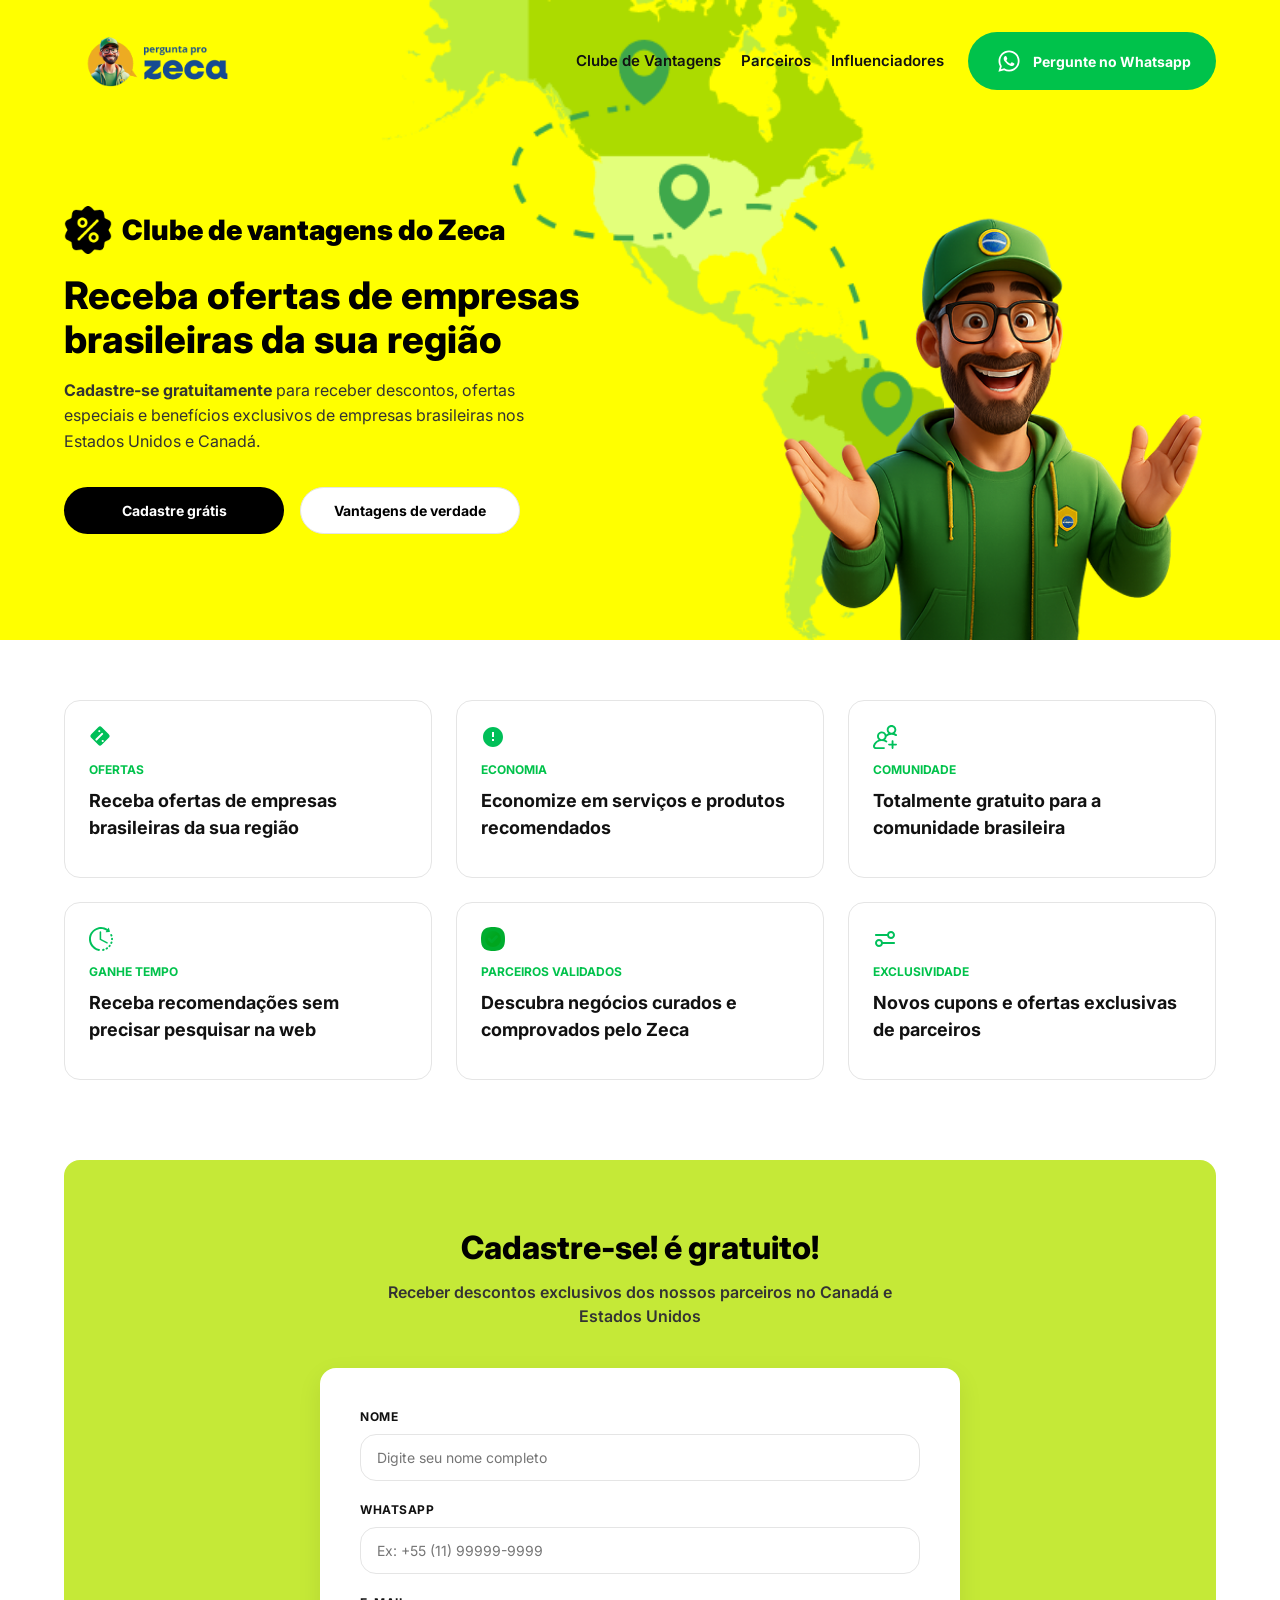
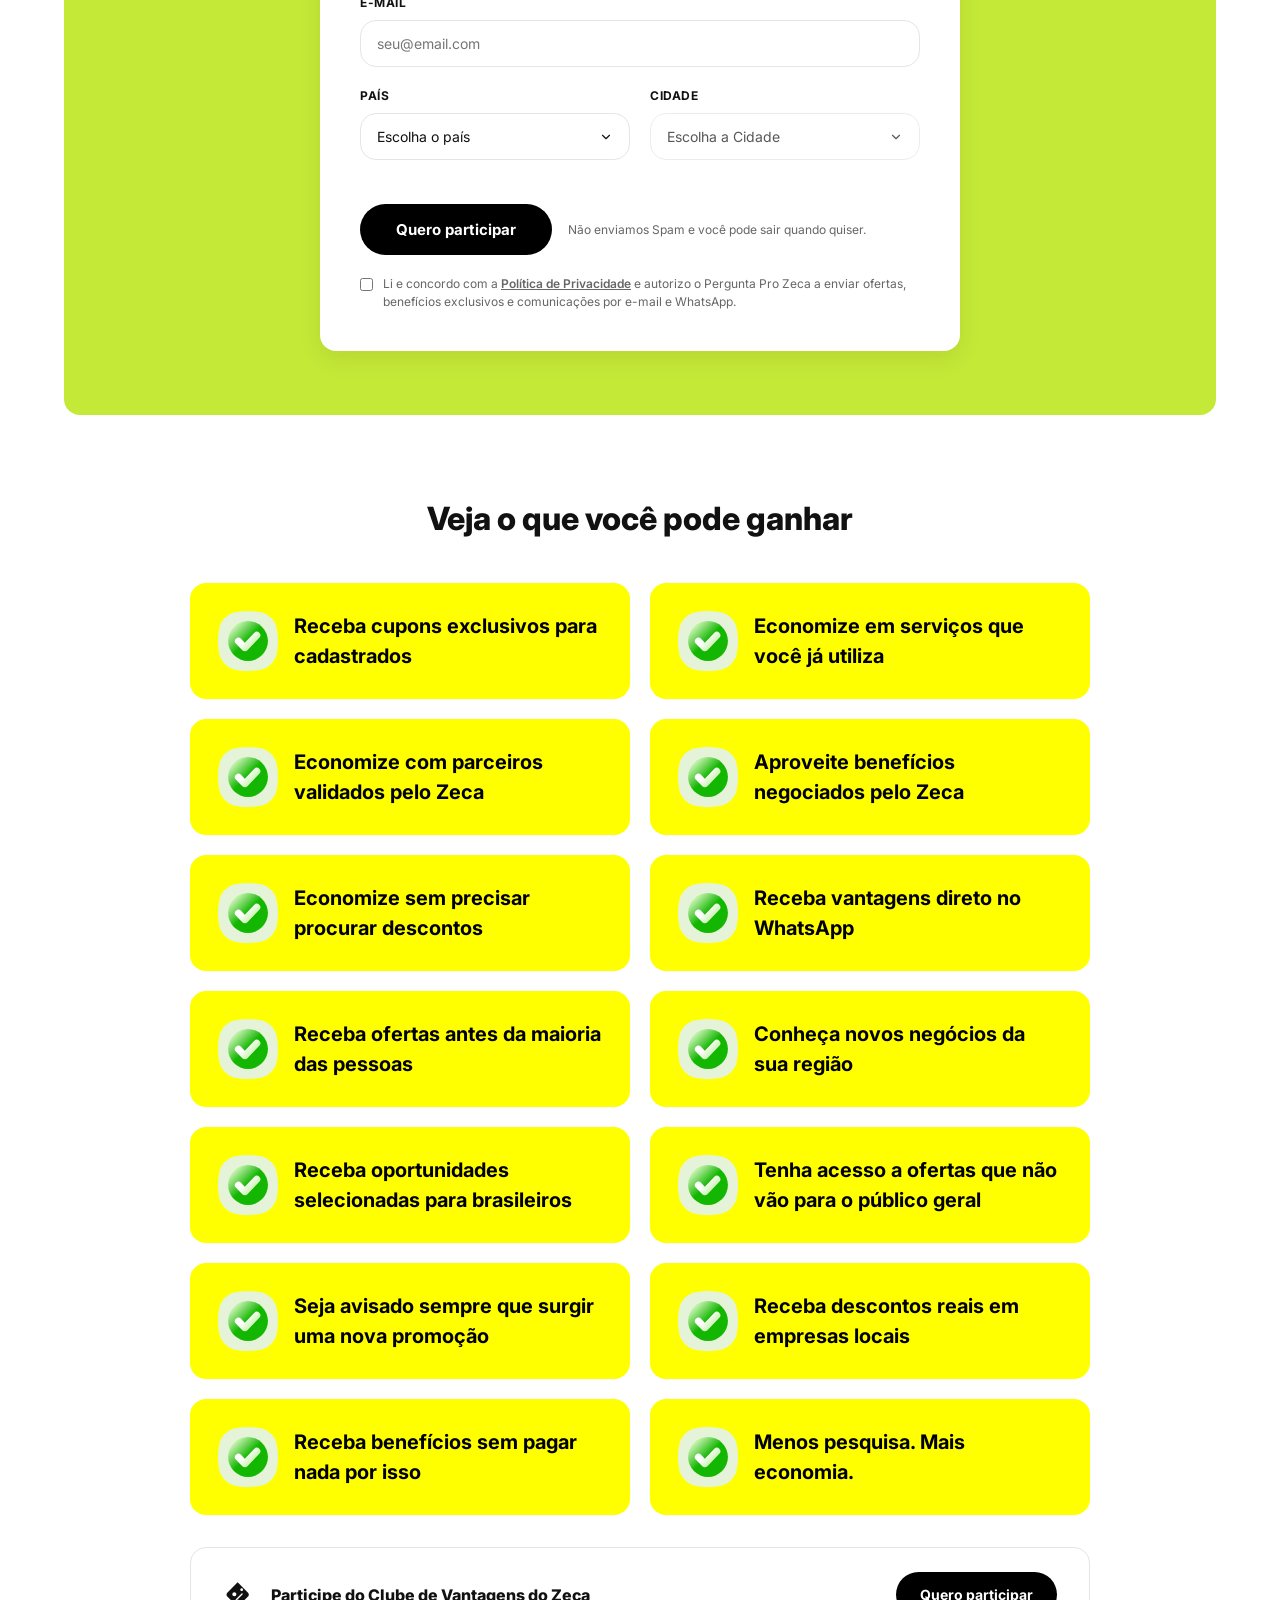
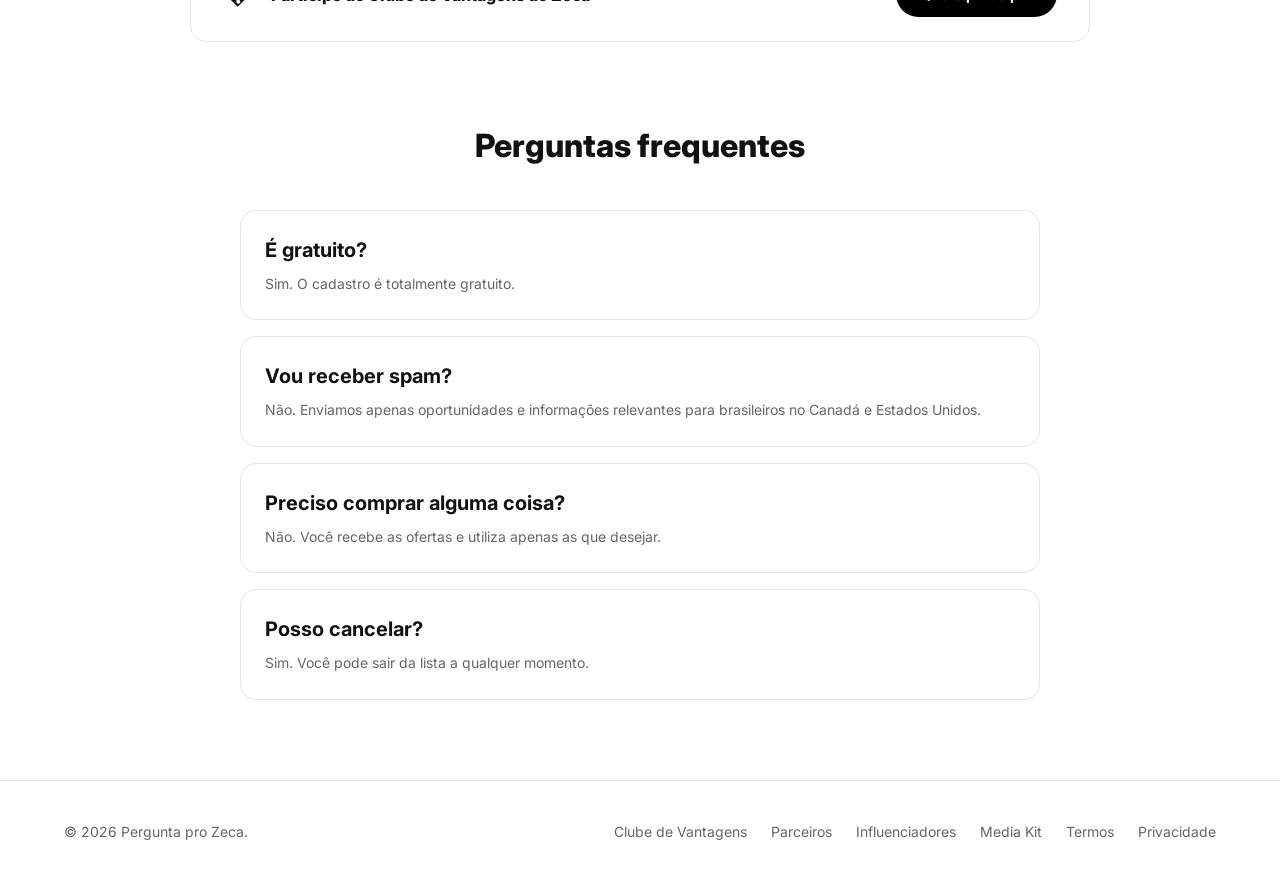
==== clube-landing.html @ 93ab0d33 "Commit inicial - MVP Pergunta pro Zeca" ====
<!DOCTYPE html>
<html lang="pt-BR">
<head>
  <meta charset="UTF-8">
  <meta name="viewport" content="width=device-width, initial-scale=1.0">
  <title>Clube de Vantagens do Zeca - Economize no Exterior</title>
  <meta name="description" content="Receba ofertas exclusivas, cupons de desconto e cashbacks de empresas brasileiras na sua região no Canadá e Estados Unidos.">
  <link rel="stylesheet" href="styles/main.css">
  <link rel="stylesheet" href="styles/components.css">
  <link rel="shortcut icon" href="icones/zecafavicon.ico" type="image/x-icon">
  <style>
    /* Estilos da Landing Page do Clube */
    
    /* Hero Section */
    .hero-section {
      background-color: var(--color-primary-yellow);
      background-image: url('imagens/mapa-bg.png');
      background-repeat: no-repeat;
      background-position: right 47% top 0px;
      background-size: auto 100%;
      padding: 160px 0 0 0; /* Ajustado para compensar o header transparente absoluto */
      position: relative;
      overflow: hidden;
      margin-bottom: 60px;
    }
    
    .hero-section .container {
      display: flex;
      justify-content: space-between;
      align-items: center;
      gap: 40px;
    }
    
    .hero-content {
      flex: 1.2;
      padding-bottom: 60px;
      z-index: 2;
    }
    
    .hero-badge-title {
      display: inline-flex;
      align-items: center;
      gap: 10px;
      font-size: 28px;
      font-weight: 900;
      color: var(--color-black);
      margin-bottom: 20px;
    }
    
    .hero-badge-title svg {
      width: 32px;
      height: 32px;
    }
    
    .hero-content h1 {
      font-size: 38px;
      font-weight: 800;
      line-height: 1.15;
      margin-bottom: 16px;
      color: var(--color-black);
    }
    
    .hero-content p {
      font-size: 16px;
      color: #333;
      margin-bottom: 32px;
      max-width: 500px;
      line-height: 1.6;
    }
    
    .hero-buttons {
      display: flex;
      gap: 16px;
      flex-wrap: wrap;
    }

    .hero-buttons .btn {
      min-width: 220px;
      text-align: center;
      justify-content: center;
    }
    
    .hero-image-wrapper {
      flex: 0.8;
      display: flex;
      justify-content: flex-end;
      align-self: flex-end;
      margin-bottom: 0;
      z-index: 2;
    }
    
    .hero-image {
      max-width: 100%;
      height: 480px;
      display: block;
      object-fit: contain;
      object-position: bottom center; /* Alinha a imagem de fato na base do box */
      vertical-align: bottom;
    }

    /* Estilos para o Header Transparente nesta página */
    .site-header--transparent {
      background-color: transparent !important;
      box-shadow: none !important;
      position: absolute;
      top: 0;
      left: 0;
      right: 0;
      z-index: 100;
    }
    
    /* Quick Benefits Grid */
    .benefits-summary-section {
      margin-bottom: 80px;
    }
    
    .benefits-quick-grid {
      display: grid;
      grid-template-columns: repeat(3, 1fr);
      gap: 24px;
    }
    
    .benefit-card-icon {
      width: 24px;
      height: 24px;
      margin-bottom: 12px;
      filter: invert(56%) sepia(85%) saturate(3033%) hue-rotate(113deg) brightness(96%) contrast(101%);
    }
    
    /* Form Section */
    .register-section {
      background-color: var(--color-lime-bg);
      background-image: linear-gradient(rgba(197, 233, 55, 0.7), rgba(197, 233, 55, 0.7)), url('bg-tema-01.png');
      background-repeat: no-repeat;
      background-position: center;
      background-size: cover;
      border-radius: var(--border-radius-lg);
      padding: 64px 48px;
      margin-bottom: 80px;
    }
    
    .register-container {
      display: flex;
      flex-direction: column;
      align-items: center;
      text-align: center;
    }
    
    .register-header h2 {
      font-size: 32px;
      font-weight: 800;
      color: var(--color-black);
      margin-bottom: 8px;
    }
    
    .register-header p {
      font-size: 16px;
      color: #333;
      font-weight: 600;
      margin-bottom: 40px;
      max-width: 560px;
    }
    
    .register-card-form {
      background-color: var(--color-white);
      border-radius: 16px;
      padding: 40px;
      width: 100%;
      max-width: 640px;
      box-shadow: var(--shadow-md);
      text-align: left;
    }
    
    .form-row-2 {
      display: grid;
      grid-template-columns: 1fr 1fr;
      gap: 20px;
    }
    
    .form-group-input {
      margin-bottom: 20px;
    }
    
    .form-group-input label {
      display: block;
      font-size: 12px;
      font-weight: 700;
      text-transform: uppercase;
      color: var(--color-text-main);
      margin-bottom: 8px;
      letter-spacing: 0.5px;
    }
    
    .form-group-input input, .form-group-input select {
      width: 100%;
      padding: 14px 16px;
      border: 1.5px solid var(--color-border);
      border-radius: var(--border-radius-md);
      font-size: 14px;
      transition: border-color var(--transition-fast);
      background-color: var(--color-white);
    }
    
    .form-group-input select {
      padding-right: 40px;
      appearance: none;
      -webkit-appearance: none;
      -moz-appearance: none;
      background-image: url("data:image/svg+xml;charset=UTF-8,%3csvg xmlns='http://www.w3.org/2000/svg' viewBox='0 0 24 24' fill='none' stroke='%23111111' stroke-width='2' stroke-linecap='round' stroke-linejoin='round'%3e%3cpolyline points='6 9 12 15 18 9'%3e%3c/polyline%3e%3c/svg%3e");
      background-repeat: no-repeat;
      background-position: right 16px center;
      background-size: 14px;
    }
    
    .form-group-input input:focus, .form-group-input select:focus {
      border-color: var(--color-black);
      outline: none;
    }
    
    .form-submit-row {
      display: flex;
      align-items: center;
      gap: 16px;
      margin-top: 24px;
      margin-bottom: 20px;
      flex-wrap: wrap;
    }
    
    .form-submit-row button {
      padding: 16px 36px;
      font-size: 15px;
    }
    
    .form-submit-row span {
      font-size: 12px;
      color: var(--color-text-muted);
    }
    
    .checkbox-terms-label {
      display: flex;
      align-items: flex-start;
      gap: 10px;
      font-size: 12px;
      color: var(--color-text-muted);
      cursor: pointer;
      line-height: 1.5;
    }
    
    .checkbox-terms-label input {
      margin-top: 3px;
    }
    
    .checkbox-terms-label a {
      text-decoration: underline;
      font-weight: 600;
    }
    
    /* Section Gain */
    .what-you-gain-section {
      text-align: center;
      margin-bottom: 80px;
    }
    
    .what-you-gain-section h2 {
      font-size: 32px;
      font-weight: 800;
      margin-bottom: 40px;
    }
    
    .gain-grid-2 {
      display: grid;
      grid-template-columns: 1fr 1fr;
      gap: 20px;
      max-width: 900px;
      margin: 0 auto 32px auto;
    }
    
    .gain-card {
      background-color: var(--color-secondary-yellow);
      border-radius: var(--border-radius-md);
      padding: 28px;
      display: flex;
      align-items: center;
      gap: 16px;
      text-align: left;
    }
    
    .gain-icon {
      width: 60px;
      height: 60px;
      display: flex;
      align-items: center;
      justify-content: center;
      flex-shrink: 0;
    }
    
    .gain-card p {
      font-size: 20px;
      font-weight: 700;
      color: var(--color-black);
    }
    
    .join-club-cta-box {
      border: 1.5px solid var(--color-border);
      border-radius: var(--border-radius-lg);
      padding: 24px 32px;
      display: flex;
      justify-content: space-between;
      align-items: center;
      max-width: 900px;
      margin: 0 auto;
      text-align: left;
      flex-wrap: wrap;
      gap: 20px;
    }
    
    .join-club-cta-box-left {
      display: flex;
      align-items: center;
      gap: 16px;
    }
    
    .join-club-cta-box-left svg {
      width: 32px;
      height: 32px;
    }
    
    .join-club-cta-box h3 {
      font-size: 16px;
      font-weight: 800;
    }
    
    /* FAQ Section */
    .faq-section {
      max-width: 800px;
      margin: 0 auto 80px auto;
      text-align: center;
    }
    
    .faq-section h2 {
      font-size: 32px;
      font-weight: 800;
      margin-bottom: 40px;
    }
    
    .faq-list {
      display: flex;
      flex-direction: column;
      gap: 16px;
      text-align: left;
    }
    
    .faq-card {
      border: 1.5px solid var(--color-border);
      border-radius: var(--border-radius-md);
      padding: 24px;
      background-color: var(--color-white);
    }
    
    .faq-card h3 {
      font-size: 20px;
      font-weight: 700;
      margin-bottom: 8px;
      color: var(--color-text-main);
    }
    
    .faq-card p {
      font-size: 14px;
      color: var(--color-text-muted);
      line-height: 1.6;
    }
    
    @media (max-width: 992px) {
      .hero-section {
        background-position: center bottom;
        background-size: 100% auto;
        padding-top: 150px; /* Ajustado para dar espaço ao header absoluto transparente */
      }
      .hero-section .container {
        flex-direction: column;
        text-align: center;
      }
      .hero-content {
        padding-bottom: 20px;
        display: flex;
        flex-direction: column;
        align-items: center;
      }
      .hero-badge-title {
        justify-content: center;
      }
      .hero-image-wrapper {
        align-self: flex-end;
        justify-content: center;
        margin-bottom: 0;
      }
      .hero-image {
        height: 360px;
      }
      .benefits-quick-grid {
        grid-template-columns: repeat(2, 1fr);
      }
      .gain-grid-2 {
        grid-template-columns: 1fr;
      }
    }
    
    @media (max-width: 768px) {
      .register-section {
        padding: 32px 20px;
      }
      .register-card-form {
        padding: 24px 16px;
      }
      .form-row-2 {
        grid-template-columns: 1fr;
        gap: 0;
      }
    }
    
    @media (max-width: 600px) {
      .benefits-quick-grid {
        grid-template-columns: 1fr;
      }
    }

    @media (max-width: 576px) {
      .hero-buttons {
        width: 100%;
        flex-direction: column;
        gap: 12px;
      }
      .hero-buttons .btn {
        width: 100%;
        min-width: 0;
      }
    }
  </style>
</head>
<body>

  <!-- Cabeçalho -->
  <header class="site-header site-header--transparent">
    <div class="container">
      <a href="index.html" class="logo-container" id="header-logo-link">
        <img src="imagens/logo-perguntaprozeca.png" alt="Pergunta pro Zeca" class="logo-img">
      </a>
      <div class="header-right-area" style="display: flex; align-items: center; gap: 20px;">
                <nav class="header-nav">
          <a href="clube-vantagens.html" class="header-nav-link">Clube de Vantagens</a>
          <a href="parceiros.html" class="header-nav-link">Parceiros</a>
          <a href="influenciadores.html" class="header-nav-link">Influenciadores</a>
        </nav>
        <a href="https://wa.me/5500000000000" target="_blank" class="btn btn-whatsapp" id="btn-whatsapp-header">
          <img src="icones/whatsapp.svg" alt="WhatsApp" style="width: 32px; height: 32px;">
          Pergunte no Whatsapp
        </a>
        <!-- Área do Perfil (Exibida quando logado) -->
        <div class="user-profile-header" id="user-profile-indicator">
          <div class="user-avatar" id="user-avatar-initials">U</div>
          <div style="display: flex; flex-direction: column; align-items: flex-start; line-height: 1.2;">
            <span class="user-info-text" id="user-welcome-name">Olá, Membro</span>
            <button class="user-logout-btn" id="btn-user-logout" type="button">Sair</button>
          </div>
        </div>
      </div>
    </div>
  </header>

  <!-- Hero Section -->
  <section class="hero-section">
    <div class="container">
      <div class="hero-content">
        <div class="hero-badge-title">
          <img src="icones/promo-icon.png" alt="Promoções" style="width: 48px; height: 48px; object-fit: contain;">
          Clube de vantagens do Zeca
        </div>
        <h1>Receba ofertas de empresas brasileiras da sua região</h1>
        <p><strong>Cadastre-se gratuitamente</strong> para receber descontos, ofertas especiais e benefícios exclusivos de empresas brasileiras nos Estados Unidos e Canadá.</p>
        <div class="hero-buttons">
          <a href="#cadastro" class="btn btn-black" id="btn-hero-cadastre-gratis">Cadastre grátis</a>
          <a href="#ganhar" class="btn btn-white" id="btn-hero-vantagens">Vantagens de verdade</a>
        </div>
      </div>
      <div class="hero-image-wrapper">
        <img src="imagens/zeca-boasvindas 1.png" alt="Zeca Boas-Vindas" class="hero-image">
      </div>
    </div>
  </section>

  <main class="container">
    <!-- Quick Benefits Grid -->
    <section class="benefits-summary-section">
      <div class="benefits-quick-grid">
        <!-- Card 1 -->
        <div class="benefit-card">
          <!-- Ícone de desconto em SVG inline verde -->
          <svg class="benefit-card-icon" viewBox="0 0 24 24" fill="currentColor">
            <path d="M12.76 2.24a2.5 2.5 0 00-3.52 0L2.24 9.24a2.5 2.5 0 000 3.52l7 7a2.5 2.5 0 003.52 0l7-7a2.5 2.5 0 000-3.52l-7-7zm-3.18 4.6a1 1 0 111.42-1.42 1 1 0 01-1.42 1.42zm4.84 8.48a1 1 0 11-1.42 1.42 1 1 0 011.42-1.42zm-.61-5.71l-5.66 5.66a1 1 0 11-1.42-1.42l5.66-5.66a1 1 0 111.42 1.42z"/>
          </svg>
          <span class="category-tag">Ofertas</span>
          <h3>Receba ofertas de empresas brasileiras da sua região</h3>
        </div>
        <!-- Card 2 -->
        <div class="benefit-card">
          <!-- Ícone de economia (moeda) em SVG inline verde -->
          <svg class="benefit-card-icon" viewBox="0 0 24 24" fill="currentColor">
            <path d="M12 2C6.48 2 2 6.48 2 12s4.48 10 10 10 10-4.48 10-10S17.52 2 12 2zm1 14h-2v-2h2v2zm0-4h-2V7h2v5z"/>
          </svg>
          <span class="category-tag">Economia</span>
          <h3>Economize em serviços e produtos recomendados</h3>
        </div>
        <!-- Card 3 -->
        <div class="benefit-card">
          <img src="icones/add-group.svg" alt="Comunidade" class="benefit-card-icon">
          <span class="category-tag">Comunidade</span>
          <h3>Totalmente gratuito para a comunidade brasileira</h3>
        </div>
        <!-- Card 4 -->
        <div class="benefit-card">
          <img src="icones/time-left.svg" alt="Ganhe Tempo" class="benefit-card-icon">
          <span class="category-tag">Ganhe tempo</span>
          <h3>Receba recomendações sem precisar pesquisar na web</h3>
        </div>
        <!-- Card 5 -->
        <div class="benefit-card">
          <img src="icones/check_2.svg" alt="Parceiros Validados" class="benefit-card-icon">
          <span class="category-tag">Parceiros validados</span>
          <h3>Descubra negócios curados e comprovados pelo Zeca</h3>
        </div>
        <!-- Card 6 -->
        <div class="benefit-card">
          <img src="icones/settings-sliders.svg" alt="Exclusividade" class="benefit-card-icon">
          <span class="category-tag">Exclusividade</span>
          <h3>Novos cupons e ofertas exclusivas de parceiros</h3>
        </div>
      </div>
    </section>

    <!-- Cadastro Form Section -->
    <section class="register-section" id="cadastro">
      <div class="register-container">
        <div class="register-header">
          <h2>Cadastre-se! é gratuito!</h2>
          <p>Receber descontos exclusivos dos nossos parceiros no Canadá e Estados Unidos</p>
        </div>
        
        <form action="clube-vantagens.html" class="register-card-form" id="register-form">
          <div class="form-group-input">
            <label for="reg-name">Nome</label>
            <input type="text" id="reg-name" placeholder="Digite seu nome completo" required>
          </div>
          
          <div class="form-group-input">
            <label for="reg-whatsapp">Whatsapp</label>
            <input type="tel" id="reg-whatsapp" placeholder="Ex: +55 (11) 99999-9999" required>
          </div>
          
          <div class="form-group-input">
            <label for="reg-email">E-mail</label>
            <input type="email" id="reg-email" placeholder="seu@email.com" required>
          </div>
          
          <div class="form-row-2">
            <div class="form-group-input">
              <label for="reg-country">País</label>
              <select id="reg-country" required>
                <option value="" disabled selected>Escolha o país</option>
                <option value="Canada">Canadá</option>
                <option value="EUA">Estados Unidos</option>
              </select>
            </div>
            
            <div class="form-group-input">
              <label for="reg-city">Cidade</label>
              <select id="reg-city" required disabled>
                <option value="" disabled selected>Escolha a Cidade</option>
              </select>
            </div>
          </div>
          
          <div class="form-submit-row">
            <button type="submit" class="btn btn-black" id="btn-submit-registration">Quero participar</button>
            <span>Não enviamos Spam e você pode sair quando quiser.</span>
          </div>
          
          <label class="checkbox-terms-label" for="reg-agree">
            <input type="checkbox" id="reg-agree" required>
            <span>Li e concordo com a <a href="privacidade.html">Política de Privacidade</a> e autorizo o Pergunta Pro Zeca a enviar ofertas, benefícios exclusivos e comunicações por e-mail e WhatsApp.</span>
          </label>
        </form>
      </div>
    </section>

    <!-- Section Gain -->
    <section class="what-you-gain-section" id="ganhar">
      <h2>Veja o que você pode ganhar</h2>
      
      <div class="gain-grid-2">
        <div class="gain-card">
          <div class="gain-icon flex-center">
            <img src="icones/check_2.svg" alt="Check" style="width: 60px; height: 60px;">
          </div>
          <p>Receba cupons exclusivos para cadastrados</p>
        </div>
        <div class="gain-card">
          <div class="gain-icon flex-center">
            <img src="icones/check_2.svg" alt="Check" style="width: 60px; height: 60px;">
          </div>
          <p>Economize em serviços que você já utiliza</p>
        </div>
        <div class="gain-card">
          <div class="gain-icon flex-center">
            <img src="icones/check_2.svg" alt="Check" style="width: 60px; height: 60px;">
          </div>
          <p>Economize com parceiros validados pelo Zeca</p>
        </div>
        <div class="gain-card">
          <div class="gain-icon flex-center">
            <img src="icones/check_2.svg" alt="Check" style="width: 60px; height: 60px;">
          </div>
          <p>Aproveite benefícios negociados pelo Zeca</p>
        </div>
        <div class="gain-card">
          <div class="gain-icon flex-center">
            <img src="icones/check_2.svg" alt="Check" style="width: 60px; height: 60px;">
          </div>
          <p>Economize sem precisar procurar descontos</p>
        </div>
        <div class="gain-card">
          <div class="gain-icon flex-center">
            <img src="icones/check_2.svg" alt="Check" style="width: 60px; height: 60px;">
          </div>
          <p>Receba vantagens direto no WhatsApp</p>
        </div>
        <div class="gain-card">
          <div class="gain-icon flex-center">
            <img src="icones/check_2.svg" alt="Check" style="width: 60px; height: 60px;">
          </div>
          <p>Receba ofertas antes da maioria das pessoas</p>
        </div>
        <div class="gain-card">
          <div class="gain-icon flex-center">
            <img src="icones/check_2.svg" alt="Check" style="width: 60px; height: 60px;">
          </div>
          <p>Conheça novos negócios da sua região</p>
        </div>
        <div class="gain-card">
          <div class="gain-icon flex-center">
            <img src="icones/check_2.svg" alt="Check" style="width: 60px; height: 60px;">
          </div>
          <p>Receba oportunidades selecionadas para brasileiros</p>
        </div>
        <div class="gain-card">
          <div class="gain-icon flex-center">
            <img src="icones/check_2.svg" alt="Check" style="width: 60px; height: 60px;">
          </div>
          <p>Tenha acesso a ofertas que não vão para o público geral</p>
        </div>
        <div class="gain-card">
          <div class="gain-icon flex-center">
            <img src="icones/check_2.svg" alt="Check" style="width: 60px; height: 60px;">
          </div>
          <p>Seja avisado sempre que surgir uma nova promoção</p>
        </div>
        <div class="gain-card">
          <div class="gain-icon flex-center">
            <img src="icones/check_2.svg" alt="Check" style="width: 60px; height: 60px;">
          </div>
          <p>Receba descontos reais em empresas locais</p>
        </div>
        <div class="gain-card">
          <div class="gain-icon flex-center">
            <img src="icones/check_2.svg" alt="Check" style="width: 60px; height: 60px;">
          </div>
          <p>Receba benefícios sem pagar nada por isso</p>
        </div>
        <div class="gain-card">
          <div class="gain-icon flex-center">
            <img src="icones/check_2.svg" alt="Check" style="width: 60px; height: 60px;">
          </div>
          <p>Menos pesquisa. Mais economia.</p>
        </div>
      </div>
      
      <div class="join-club-cta-box">
        <div class="join-club-cta-box-left">
          <svg width="24" height="24" viewBox="0 0 24 24" fill="currentColor">
            <path d="M11 20.89l-7.79-7.79c-.78-.78-.78-2.05 0-2.83l7.79-7.79 7.79 7.79c.78.78.78 2.05 0 2.83l-7.79 7.79zm3-13.89c-.55 0-1 .45-1 1s.45 1 1 1 1-.45 1-1-.45-1-1-1zm-4 4.5c0-.83-.67-1.5-1.5-1.5s-1.5.67-1.5 1.5.67 1.5 1.5 1.5 1.5-.67 1.5-1.5zm.35 4.35l4.3-4.3c.2-.2.2-.51 0-.71s-.51-.2-.71 0l-4.3 4.3c-.2.2-.2.51 0 .71.1.1.23.15.35.15s.25-.05.36-.15zm2.65 1.15c0-.83-.67-1.5-1.5-1.5s-1.5.67-1.5 1.5.67 1.5 1.5 1.5 1.5-.67 1.5-1.5z"/>
          </svg>
          <h3>Participe do Clube de Vantagens do Zeca</h3>
        </div>
        <a href="#cadastro" class="btn btn-black" id="btn-cta-box-participar">Quero participar</a>
      </div>
    </section>

    <!-- FAQ Section -->
    <section class="faq-section">
      <h2>Perguntas frequentes</h2>
      
      <div class="faq-list">
        <div class="faq-card">
          <h3>É gratuito?</h3>
          <p>Sim. O cadastro é totalmente gratuito.</p>
        </div>
        <div class="faq-card">
          <h3>Vou receber spam?</h3>
          <p>Não. Enviamos apenas oportunidades e informações relevantes para brasileiros no Canadá e Estados Unidos.</p>
        </div>
        <div class="faq-card">
          <h3>Preciso comprar alguma coisa?</h3>
          <p>Não. Você recebe as ofertas e utiliza apenas as que desejar.</p>
        </div>
        <div class="faq-card">
          <h3>Posso cancelar?</h3>
          <p>Sim. Você pode sair da lista a qualquer momento.</p>
        </div>
      </div>
    </section>
  </main>

  <!-- Rodapé -->
  <footer class="site-footer">
    <div class="container">
      <p>© 2026 Pergunta pro Zeca.</p>
      <div class="footer-links">
        <a href="clube-vantagens.html">Clube de Vantagens</a>
        <a href="parceiros.html">Parceiros</a>
        <a href="#">Influenciadores</a>
        <a href="#">Media Kit</a>
        <a href="termos.html">Termos</a>
        <a href="privacidade.html">Privacidade</a>
      </div>
    </div>
  </footer>

  <script src="js/app.js"></script>
</body>
</html>
---- styles/main.css ----
/* Importação da tipografia premium Inter do Google Fonts */
@import url('https://fonts.googleapis.com/css2?family=Inter:wght@300;400;500;600;700;800&display=swap');

/* Design System - Variáveis CSS */
:root {
  --color-primary-yellow: #FFFF00;     /* Amarelo vibrante do Hero */
  --color-secondary-yellow: #FFFF00;   /* Amarelo dos cards de cupons */
  --color-lime-bg: #C5E937;            /* Verde-limão do formulário */
  --color-whatsapp: #00C24B;           /* Verde do botão do WhatsApp */
  --color-whatsapp-hover: #00a33e;
  --color-black: #000000;
  --color-dark: #111111;               /* Cinza escuro dos botões pretos */
  --color-text-main: #111111;
  --color-text-muted: #666666;
  --color-bg-light: #F9F9F9;
  --color-border: #E5E5E5;
  --color-white: #FFFFFF;
  
  --font-main: 'Inter', sans-serif;
  --border-radius-sm: 16px;
  --border-radius-md: 16px;
  --border-radius-lg: 16px;
  --border-radius-pill: 50px;
  
  --shadow-sm: 0 2px 8px rgba(0, 0, 0, 0.05);
  --shadow-md: 0 8px 24px rgba(0, 0, 0, 0.08);
  --shadow-lg: 0 16px 40px rgba(0, 0, 0, 0.12);
  
  --transition-fast: 0.2s ease;
  --transition-normal: 0.3s cubic-bezier(0.4, 0, 0.2, 1);
}

/* Reset Moderno */
*, *::before, *::after {
  box-sizing: border-box;
  margin: 0;
  padding: 0;
}

html {
  scroll-behavior: smooth;
  font-size: 16px;
}

body {
  font-family: var(--font-main);
  background-color: var(--color-white);
  color: var(--color-text-main);
  line-height: 1.5;
  -webkit-font-smoothing: antialiased;
  -moz-osx-font-smoothing: grayscale;
}

img {
  max-width: 100%;
  height: auto;
  display: block;
}

button, input, select, textarea {
  font-family: inherit;
  font-size: inherit;
  color: inherit;
}

button {
  cursor: pointer;
  border: none;
  background: none;
}

a {
  color: inherit;
  text-decoration: none;
}

ul, ol {
  list-style: none;
}

/* Utilitários de Layout */
.container {
  width: 100%;
  max-width: 1200px;
  margin: 0 auto;
  padding: 0 24px;
}

.flex-center {
  display: flex;
  align-items: center;
  justify-content: center;
}

.grid-3 {
  display: grid;
  grid-template-columns: repeat(3, 1fr);
  gap: 24px;
}

@media (max-width: 992px) {
  .grid-3 {
    grid-template-columns: repeat(2, 1fr);
  }
}

@media (max-width: 600px) {
  .grid-3 {
    grid-template-columns: 1fr;
  }
}
---- styles/components.css ----
/* --- HEADER E FOOTER --- */
.site-header {
  background-color: var(--color-white);
  padding: 28px 0;
  height: 122px;
  position: sticky;
  top: 0;
  z-index: 100;
  position: relative;
  box-shadow: 0 4px 12px rgba(0, 0, 0, 0.02);
}

/* Faixa em degradê no topo do cabeçalho (apenas nas páginas aplicáveis) */
.site-header--gradient::before {
  content: "";
  position: absolute;
  top: 0;
  left: 0;
  right: 0;
  height: 5px;
  background-image: url('../imagens/top_bg_cor.png');
  background-repeat: no-repeat;
  background-size: 100% 100%;
}

.site-header .container {
  display: flex;
  justify-content: space-between;
  align-items: center;
}

.logo-container {
  display: flex;
  align-items: center;
  gap: 12px;
}

.logo-img {
  width: 178px;
  height: 66px;
  border-radius: 0;
  object-fit: contain;
  background-color: transparent;
}

.logo-text {
  display: flex;
  flex-direction: column;
}

.logo-text .sub {
  font-size: 13px;
  font-weight: 500;
  color: #0E4894;
  line-height: 1.2;
}

.logo-text .main {
  font-size: 26px;
  font-weight: 900;
  color: #0E4894;
  line-height: 1;
}

/* Perfil do Usuário Logado no Header */
.user-profile-header {
  display: none;
  align-items: center;
  gap: 12px;
}

.user-profile-header.active {
  display: flex;
}

.user-avatar {
  width: 40px;
  height: 40px;
  border-radius: 50%;
  background-color: var(--color-lime-bg);
  color: var(--color-dark);
  font-weight: 700;
  display: flex;
  align-items: center;
  justify-content: center;
  font-size: 14px;
  border: 1.5px solid var(--color-dark);
}

.user-info-text {
  font-size: 14px;
  font-weight: 700;
  color: var(--color-dark);
}

.user-logout-btn {
  font-size: 11px;
  color: var(--color-text-muted);
  text-decoration: underline;
  cursor: pointer;
  background: none;
  border: none;
  padding: 0;
  text-align: left;
  font-weight: 500;
  transition: color var(--transition-fast);
}

.user-logout-btn:hover {
  color: #ff4a5a;
}

.site-footer {
  background-color: var(--color-white);
  border-top: 1px solid var(--color-border);
  padding: 40px 0;
  margin-top: 80px;
  font-size: 14px;
  color: var(--color-text-muted);
}

.site-footer .container {
  display: flex;
  justify-content: space-between;
  align-items: center;
  flex-wrap: wrap;
  gap: 20px;
}

.footer-links {
  display: flex;
  gap: 24px;
  flex-wrap: wrap;
}

.footer-links a {
  transition: var(--color-text-main) var(--transition-fast);
}

.footer-links a:hover {
  color: var(--color-text-main);
  text-decoration: underline;
}

/* --- BOTÕES --- */
.btn {
  display: inline-flex;
  align-items: center;
  justify-content: center;
  gap: 8px;
  font-weight: 700;
  padding: 12px 24px;
  border-radius: var(--border-radius-pill);
  transition: all var(--transition-fast);
  font-size: 14px;
}

.btn-whatsapp {
  background-color: var(--color-whatsapp);
  color: var(--color-white);
  border: 1px solid transparent;
}

.btn-whatsapp:hover {
  background-color: var(--color-whatsapp-hover);
  transform: translateY(-2px);
}

.btn-black {
  background-color: var(--color-black);
  color: var(--color-white);
}

.btn-black:hover {
  background-color: #222;
  transform: translateY(-2px);
}

.btn-white {
  background-color: var(--color-white);
  color: var(--color-black);
  border: 1px solid var(--color-border);
}

.btn-white:hover {
  background-color: var(--color-bg-light);
  transform: translateY(-2px);
}

.btn-yellow {
  background-color: var(--color-primary-yellow);
  color: var(--color-black);
}

.btn-yellow:hover {
  background-color: #e5cf00;
  transform: translateY(-2px);
}

/* --- CARDS DE BENEFÍCIOS --- */
.benefit-card {
  border: 1px solid var(--color-border);
  border-radius: var(--border-radius-md);
  padding: 24px;
  background-color: var(--color-white);
  display: flex;
  flex-direction: column;
  transition: box-shadow var(--transition-fast);
}

.benefit-card:hover {
  box-shadow: var(--shadow-sm);
}

.benefit-card .category-tag {
  font-size: 12px;
  font-weight: 700;
  color: var(--color-whatsapp);
  text-transform: uppercase;
  margin-bottom: 8px;
}

.benefit-card h3 {
  font-size: 18px;
  font-weight: 700;
  margin-bottom: 12px;
  color: var(--color-text-main);
}

/* --- CARDS DE CUPONS (CATÁLOGO) --- */
.coupon-card {
  border: 1.5px solid #00b046;
  border-radius: var(--border-radius-lg);
  padding: 24px;
  background-color: var(--color-white);
  display: flex;
  flex-direction: column;
  position: relative;
  transition: all var(--transition-normal);
}

.coupon-card:hover {
  border-color: #00c24b;
  transform: translateY(-4px);
  box-shadow: var(--shadow-md);
}

.coupon-card-header {
  display: flex;
  justify-content: space-between;
  align-items: center;
  margin-bottom: 8px;
}

.coupon-card-header h3 {
  font-size: 20px;
  font-weight: 800;
  color: var(--color-dark);
}

.used-badge {
  font-size: 12px;
  color: var(--color-text-muted);
  font-weight: 500;
}

.rating-stars {
  color: #000000;
  font-size: 14px;
  margin-bottom: 16px;
}

.coupon-meta {
  display: flex;
  flex-direction: column;
  gap: 8px;
  margin-bottom: 16px;
  font-size: 14px;
  color: #2d3748;
}

.meta-item {
  display: flex;
  align-items: center;
  gap: 8px;
  font-weight: 600;
}

.meta-item svg.meta-icon {
  width: 18px;
  height: 18px;
  fill: none;
  stroke: #00b046;
  stroke-width: 2;
  color: #00b046;
}

.coupon-offer-box {
  background-color: #eefbcb;
  border-radius: 16px;
  padding: 20px;
  margin-top: 8px;
  flex-grow: 1;
  display: flex;
  flex-direction: column;
  gap: 16px;
}

.offer-value {
  font-size: 22px;
  font-weight: 800;
  color: #000000;
  line-height: 1.25;
}

.offer-details {
  display: flex;
  justify-content: space-between;
  align-items: center;
  font-size: 13px;
  color: #1a202c;
  flex-wrap: wrap;
  gap: 8px;
  font-weight: 500;
}

.timer-badge {
  display: inline-flex;
  align-items: center;
  gap: 4px;
  font-weight: 700;
  color: #e68a00;
}

.btn-grab {
  width: 100%;
  padding: 14px;
  font-weight: 700;
  background-color: #111625;
  color: var(--color-white);
  border-radius: 10px;
  text-align: center;
  font-size: 14px;
  transition: all var(--transition-fast);
  box-shadow: 0 2px 5px rgba(0, 0, 0, 0.1);
}

.btn-grab:hover {
  background-color: #050811;
  transform: translateY(-1px);
}

/* --- BANNER DE DESTAQUE --- */
.featured-banner {
  background: #00484D;
  color: var(--color-white);
  border-radius: var(--border-radius-lg);
  display: flex;
  overflow: hidden;
  margin: 32px 0;
  box-shadow: var(--shadow-md);
}

.featured-banner-content {
  padding: 40px;
  flex: 1.2;
  display: flex;
  flex-direction: column;
  justify-content: center;
  align-items: flex-start;
}

.featured-tag {
  background-color: rgba(255, 255, 255, 0.15);
  padding: 4px 12px;
  border-radius: var(--border-radius-pill);
  font-size: 12px;
  font-weight: 600;
  margin-bottom: 16px;
}

.featured-banner h2 {
  font-size: 28px;
  font-weight: 800;
  margin-bottom: 12px;
  line-height: 1.2;
}

.featured-banner p {
  color: rgba(255, 255, 255, 0.8);
  font-size: 15px;
  margin-bottom: 24px;
  max-width: 500px;
}

.featured-banner .btn-yellow {
  background-color: #d18c23;
  color: var(--color-white);
  border-radius: 8px;
  font-weight: 700;
  padding: 12px 24px;
  box-shadow: 0 4px 10px rgba(0, 0, 0, 0.15);
  transition: all var(--transition-fast);
}

.featured-banner .btn-yellow:hover {
  background-color: #ba7919;
  transform: translateY(-2px);
  box-shadow: 0 6px 15px rgba(0, 0, 0, 0.2);
}

.featured-banner-image {
  flex: 1;
  background-size: cover;
  background-position: center;
  min-height: 250px;
}

@media (max-width: 768px) {
  .featured-banner {
    flex-direction: column;
  }
  .featured-banner-image {
    min-height: 200px;
  }
}

/* --- MODAIS (BACKDROP & CONTAINER) --- */
.modal-overlay {
  position: fixed;
  top: 0;
  left: 0;
  right: 0;
  bottom: 0;
  background-color: rgba(0, 0, 0, 0.6);
  backdrop-filter: blur(8px);
  display: flex;
  align-items: center;
  justify-content: center;
  z-index: 1000;
  opacity: 0;
  pointer-events: none;
  transition: opacity var(--transition-normal);
  padding: 20px;
}

.modal-overlay.active {
  opacity: 1;
  pointer-events: all;
}

.modal-container {
  background-color: var(--color-white);
  border-radius: 24px;
  width: 100%;
  max-width: 600px;
  max-height: 90vh;
  overflow-y: auto;
  position: relative;
  box-shadow: var(--shadow-lg);
  transform: translateY(30px);
  transition: transform var(--transition-normal);
}

.modal-overlay.active .modal-container {
  transform: translateY(0);
}

.modal-close {
  position: absolute;
  top: 20px;
  right: 20px;
  width: 32px;
  height: 32px;
  border-radius: 50%;
  background-color: var(--color-bg-light);
  display: flex;
  align-items: center;
  justify-content: center;
  color: var(--color-text-muted);
  transition: all var(--transition-fast);
  z-index: 10;
}

.modal-close:hover {
  background-color: var(--color-border);
  color: var(--color-black);
}

.modal-close.green-close {
  background-color: var(--color-whatsapp);
  color: var(--color-white);
}

.modal-close.green-close:hover {
  background-color: var(--color-whatsapp-hover);
}

/* --- MODAL LOGIN --- */
.login-modal-content {
  padding: 48px 40px;
  text-align: center;
}

.lock-icon-wrapper {
  width: 64px;
  height: 64px;
  background-color: var(--color-black);
  border-radius: 50%;
  margin: 0 auto 20px auto;
  color: var(--color-white);
}

.login-modal-content h2 {
  font-size: 24px;
  font-weight: 800;
  color: var(--color-dark);
  margin-bottom: 8px;
}

.login-modal-content p {
  color: var(--color-text-muted);
  font-size: 14px;
  margin-bottom: 32px;
}

.form-group {
  margin-bottom: 20px;
  text-align: left;
}

.form-group-header {
  display: flex;
  justify-content: space-between;
  align-items: center;
  margin-bottom: 6px;
}

.form-group label {
  font-size: 11px;
  font-weight: 700;
  text-transform: uppercase;
  color: var(--color-text-main);
  letter-spacing: 0.5px;
}

.forgot-password {
  font-size: 11px;
  font-weight: 600;
  color: var(--color-text-muted);
  text-decoration: underline;
}

.input-icon-wrapper {
  position: relative;
}

.input-icon-wrapper input {
  width: 100%;
  padding: 14px 16px 14px 44px;
  border: 1.5px solid var(--color-border);
  border-radius: var(--border-radius-md);
  font-size: 14px;
  transition: border-color var(--transition-fast);
}

.input-icon-wrapper input:focus {
  border-color: var(--color-black);
  outline: none;
}

.input-icon-wrapper svg.field-icon {
  position: absolute;
  left: 16px;
  top: 50%;
  transform: translateY(-50%);
  width: 18px;
  height: 18px;
  fill: var(--color-text-muted);
}

.input-icon-wrapper button.toggle-pwd {
  position: absolute;
  right: 16px;
  top: 50%;
  transform: translateY(-50%);
  color: var(--color-text-muted);
}

.btn-login-submit {
  width: 100%;
  padding: 14px;
  background-color: var(--color-black);
  color: var(--color-white);
  border-radius: var(--border-radius-md);
  font-weight: 700;
  font-size: 15px;
  margin-top: 12px;
  display: flex;
  justify-content: center;
  align-items: center;
  gap: 8px;
}

.btn-login-submit:hover {
  background-color: #222;
}

.divider-text {
  position: relative;
  text-align: center;
  margin: 24px 0;
  font-size: 12px;
  color: var(--color-text-muted);
}

.divider-text::before, .divider-text::after {
  content: '';
  position: absolute;
  top: 50%;
  width: 45%;
  height: 1px;
  background-color: var(--color-border);
}

.divider-text::before { left: 0; }
.divider-text::after { right: 0; }

.login-footer-link {
  font-size: 14px;
  color: var(--color-text-main);
  font-weight: 500;
}

.login-footer-link a {
  font-weight: 700;
  text-decoration: underline;
}

.login-modal-terms {
  font-size: 11px;
  color: var(--color-text-muted);
  margin-top: 24px;
  line-height: 1.4;
}

.login-modal-terms a {
  text-decoration: underline;
}

/* --- MODAL CUPOM --- */
.cupom-modal-content {
  padding: 40px;
}

.cupom-header {
  display: flex;
  gap: 24px;
  margin-bottom: 24px;
  align-items: center;
  flex-wrap: wrap;
}

.cupom-brand-box {
  width: 100px;
  height: 100px;
  border: 1px solid var(--color-border);
  border-radius: var(--border-radius-md);
  display: flex;
  align-items: center;
  justify-content: center;
  text-align: center;
  font-weight: 800;
  padding: 8px;
  font-size: 14px;
}

.cupom-promo-details {
  flex: 1;
  min-width: 250px;
}

.cupom-code {
  font-size: 28px;
  font-weight: 800;
  color: var(--color-whatsapp);
  letter-spacing: 0.5px;
  margin-bottom: 4px;
}

.cupom-title {
  font-size: 20px;
  font-weight: 800;
  color: var(--color-dark);
  line-height: 1.2;
}

.cupom-info-grid {
  display: grid;
  grid-template-columns: 1fr 1fr;
  gap: 16px;
  margin-bottom: 24px;
}

.cupom-info-item {
  background-color: var(--color-bg-light);
  border: 1px solid var(--color-border);
  border-radius: var(--border-radius-md);
  padding: 12px 16px;
  display: flex;
  flex-direction: column;
  gap: 4px;
}

.info-label {
  font-size: 11px;
  font-weight: 700;
  color: var(--color-text-muted);
  letter-spacing: 0.5px;
  text-transform: uppercase;
}

.info-value {
  font-size: 14px;
  font-weight: 700;
  color: var(--color-dark);
  word-break: break-word;
}

@media (max-width: 480px) {
  .cupom-info-grid {
    grid-template-columns: 1fr;
    gap: 12px;
  }
}

.cupom-accordion {
  margin-bottom: 24px;
}

.accordion-title {
  display: flex;
  justify-content: space-between;
  align-items: center;
  font-size: 12px;
  font-weight: 700;
  text-transform: uppercase;
  letter-spacing: 0.5px;
  cursor: pointer;
  padding-bottom: 8px;
  border-bottom: 1.5px solid var(--color-border);
  margin-bottom: 12px;
}

.accordion-title svg {
  width: 14px;
  height: 14px;
  transition: transform var(--transition-fast);
}

.accordion-title.active svg {
  transform: rotate(180deg);
}

.accordion-content {
  display: flex;
  flex-direction: column;
  gap: 12px;
}

.cupom-tags-row {
  display: flex;
  gap: 10px;
  flex-wrap: wrap;
  margin-bottom: 8px;
}

.cupom-tag {
  font-size: 12px;
  font-weight: 600;
  padding: 6px 12px;
  border-radius: var(--border-radius-pill);
}

.cupom-tag.expiry {
  background-color: #E2F9D3;
  color: #4D8B1E;
}

.cupom-tag.type {
  background-color: #E6F3FF;
  color: #1A73E8;
}

.cupom-rules-list {
  font-size: 13px;
  color: var(--color-text-muted);
  padding-left: 16px;
  list-style-type: disc;
}

.cupom-rules-list li {
  margin-bottom: 6px;
}

.cupom-action-row {
  display: flex;
  gap: 20px;
  align-items: center;
  margin-bottom: 32px;
  flex-wrap: wrap;
}

.qr-code-box {
  width: 80px;
  height: 80px;
  background-color: #EEE;
  border: 1px solid var(--color-border);
  border-radius: var(--border-radius-sm);
  overflow: hidden;
}

.btn-print {
  flex: 1;
  padding: 16px;
  background-color: var(--color-black);
  color: var(--color-white);
  border-radius: var(--border-radius-md);
  font-weight: 700;
  font-size: 14px;
  text-align: center;
}

.btn-print:hover {
  background-color: #222;
}

.cupom-share-section {
  text-align: center;
  border-top: 1px solid var(--color-border);
  padding-top: 24px;
}

.cupom-share-section h4 {
  font-size: 13px;
  font-weight: 700;
  margin-bottom: 12px;
}

.social-share-row {
  display: flex;
  justify-content: center;
  gap: 16px;
  margin-bottom: 16px;
}

.social-btn {
  width: 36px;
  height: 36px;
  border-radius: 50%;
  border: 1.5px solid var(--color-border);
  display: flex;
  align-items: center;
  justify-content: center;
  color: var(--color-text-main);
  transition: all var(--transition-fast);
}

.social-btn:hover {
  border-color: var(--color-black);
  background-color: var(--color-bg-light);
}

.social-btn img {
  width: 18px;
  height: 18px;
  filter: brightness(0);
  transition: filter var(--transition-fast);
}

.social-btn:hover img {
  filter: brightness(0.2);
}

.copy-link-wrapper {
  display: flex;
  border: 1.5px solid var(--color-border);
  border-radius: var(--border-radius-md);
  overflow: hidden;
  max-width: 400px;
  margin: 0 auto;
}

.copy-link-input {
  flex: 1;
  border: none;
  padding: 10px 14px;
  font-size: 13px;
  color: var(--color-text-muted);
  background-color: var(--color-bg-light);
  outline: none;
  white-space: nowrap;
  overflow: hidden;
  text-overflow: ellipsis;
}

.btn-copy-link {
  background-color: var(--color-white);
  border-left: 1.5px solid var(--color-border);
  padding: 0 14px;
  display: flex;
  align-items: center;
  color: var(--color-text-main);
  transition: background-color var(--transition-fast);
}

.btn-copy-link:hover {
  background-color: var(--color-bg-light);
}

.cupom-terms-notice {
  font-size: 12px;
  color: #718096;
  margin-top: 20px;
  text-align: center;
  line-height: 1.5;
}

.cupom-terms-notice a {
  color: #00b046;
  font-weight: 700;
  text-decoration: underline;
  transition: color var(--transition-fast);
}


.cupom-terms-notice a:hover {
  color: #008f37;
}

/* --- NAVEGAÇÃO DO CABEÇALHO --- */
.header-right-area {
  display: flex;
  align-items: center;
  gap: 24px;
}

.header-nav {
  display: flex;
  align-items: center;
  gap: 20px;
  margin-right: 4px;
}

.header-nav-link {
  font-family: 'Inter', sans-serif;
  font-weight: 600;
  font-size: 15px;
  color: var(--color-text-main, #111827);
  text-decoration: none;
  transition: color var(--transition-fast, 0.2s);
}

.header-nav-link:hover {
  color: var(--color-whatsapp, #00b046);
}

/* Responsividade do menu */
@media (max-width: 991px) {
  .header-nav {
    display: none;
  }
}

/* Estilos de Impressão para a Modal de Cupom */
@media print {
  body * {
    visibility: hidden;
  }
  #cupom-modal, #cupom-modal * {
    visibility: visible;
  }
  #cupom-modal {
    position: absolute;
    left: 0;
    top: 0;
    width: 100%;
    margin: 0;
    padding: 0;
    background: none !important;
    display: flex !important;
    align-items: flex-start !important;
    justify-content: center !important;
  }
  .modal-overlay {
    background-color: transparent !important;
  }
  .modal-container {
    box-shadow: none !important;
    border: none !important;
    margin: 0 !important;
    padding: 0 !important;
    width: 100% !important;
    max-width: 100% !important;
  }
  .modal-close,
  .cupom-buttons-column,
  .cupom-share-section {
    display: none !important;
  }
  .cupom-modal-content {
    padding: 20px !important;
  }
}
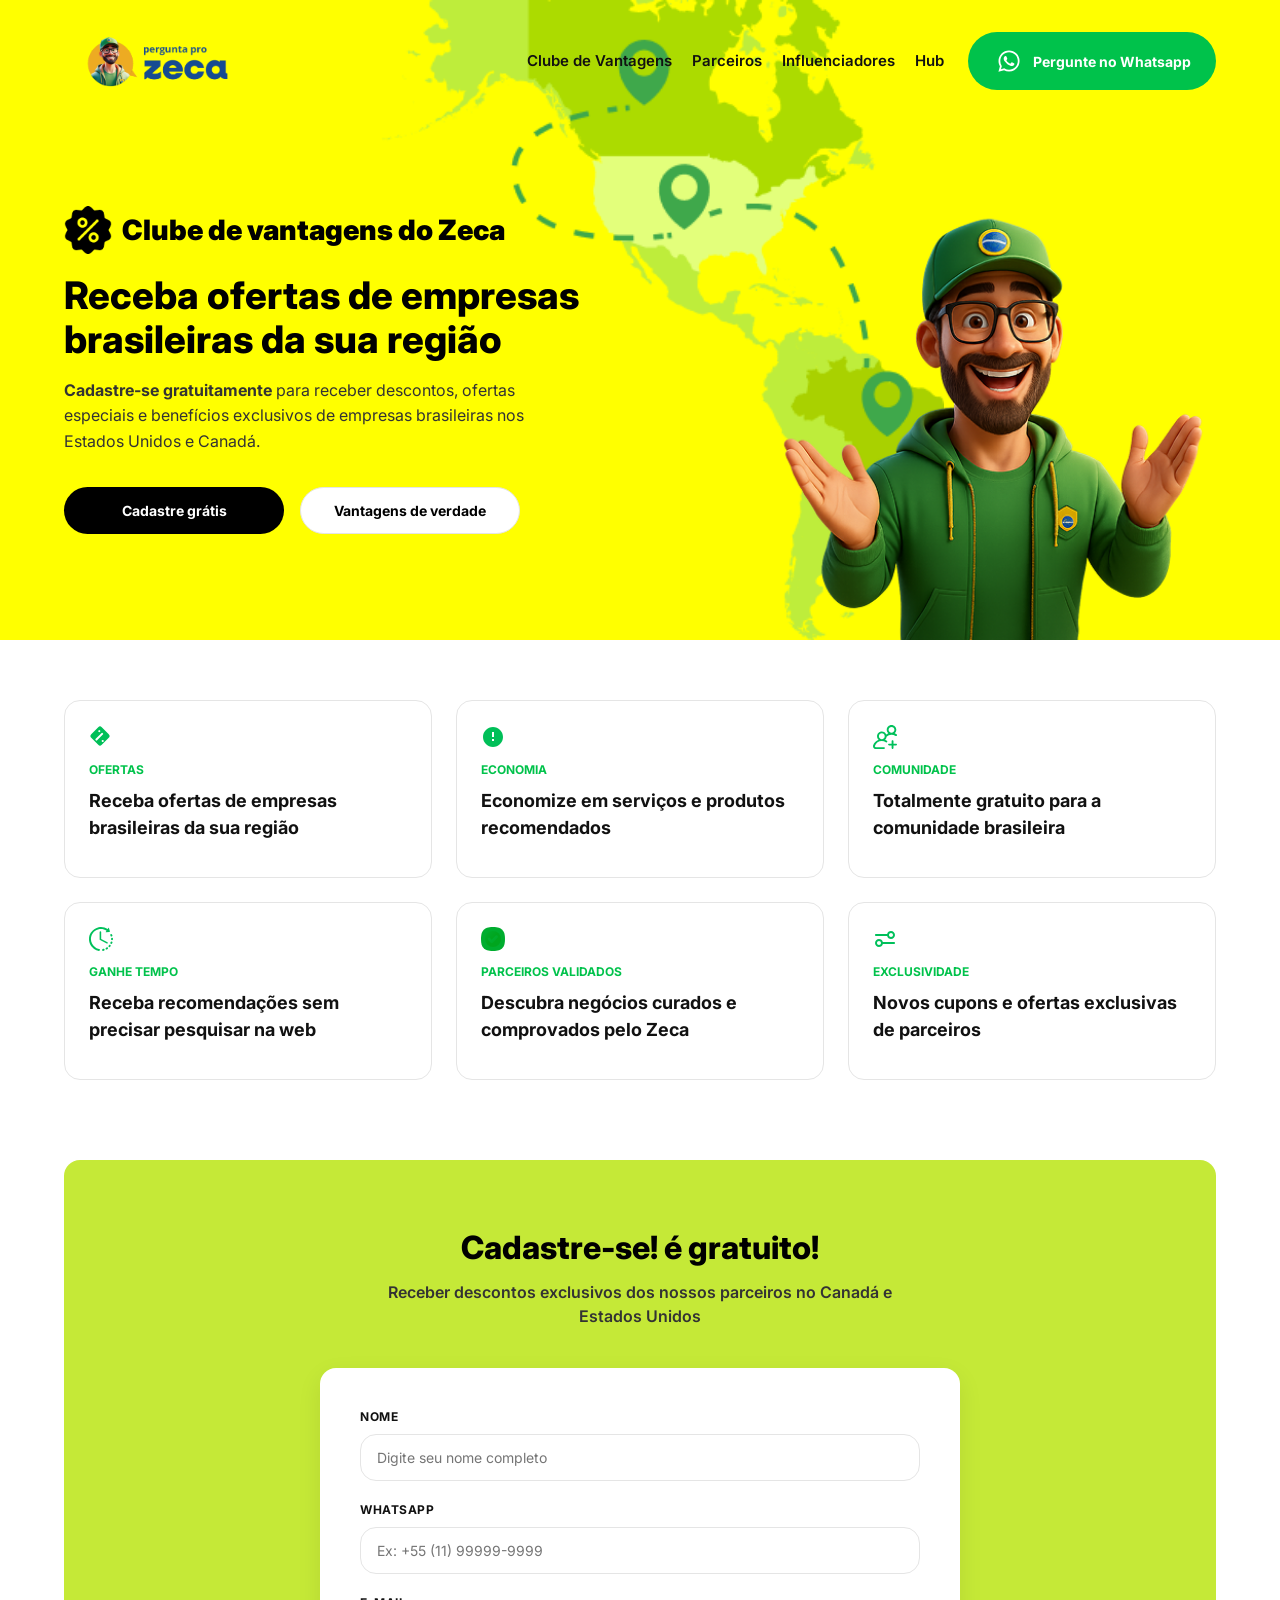
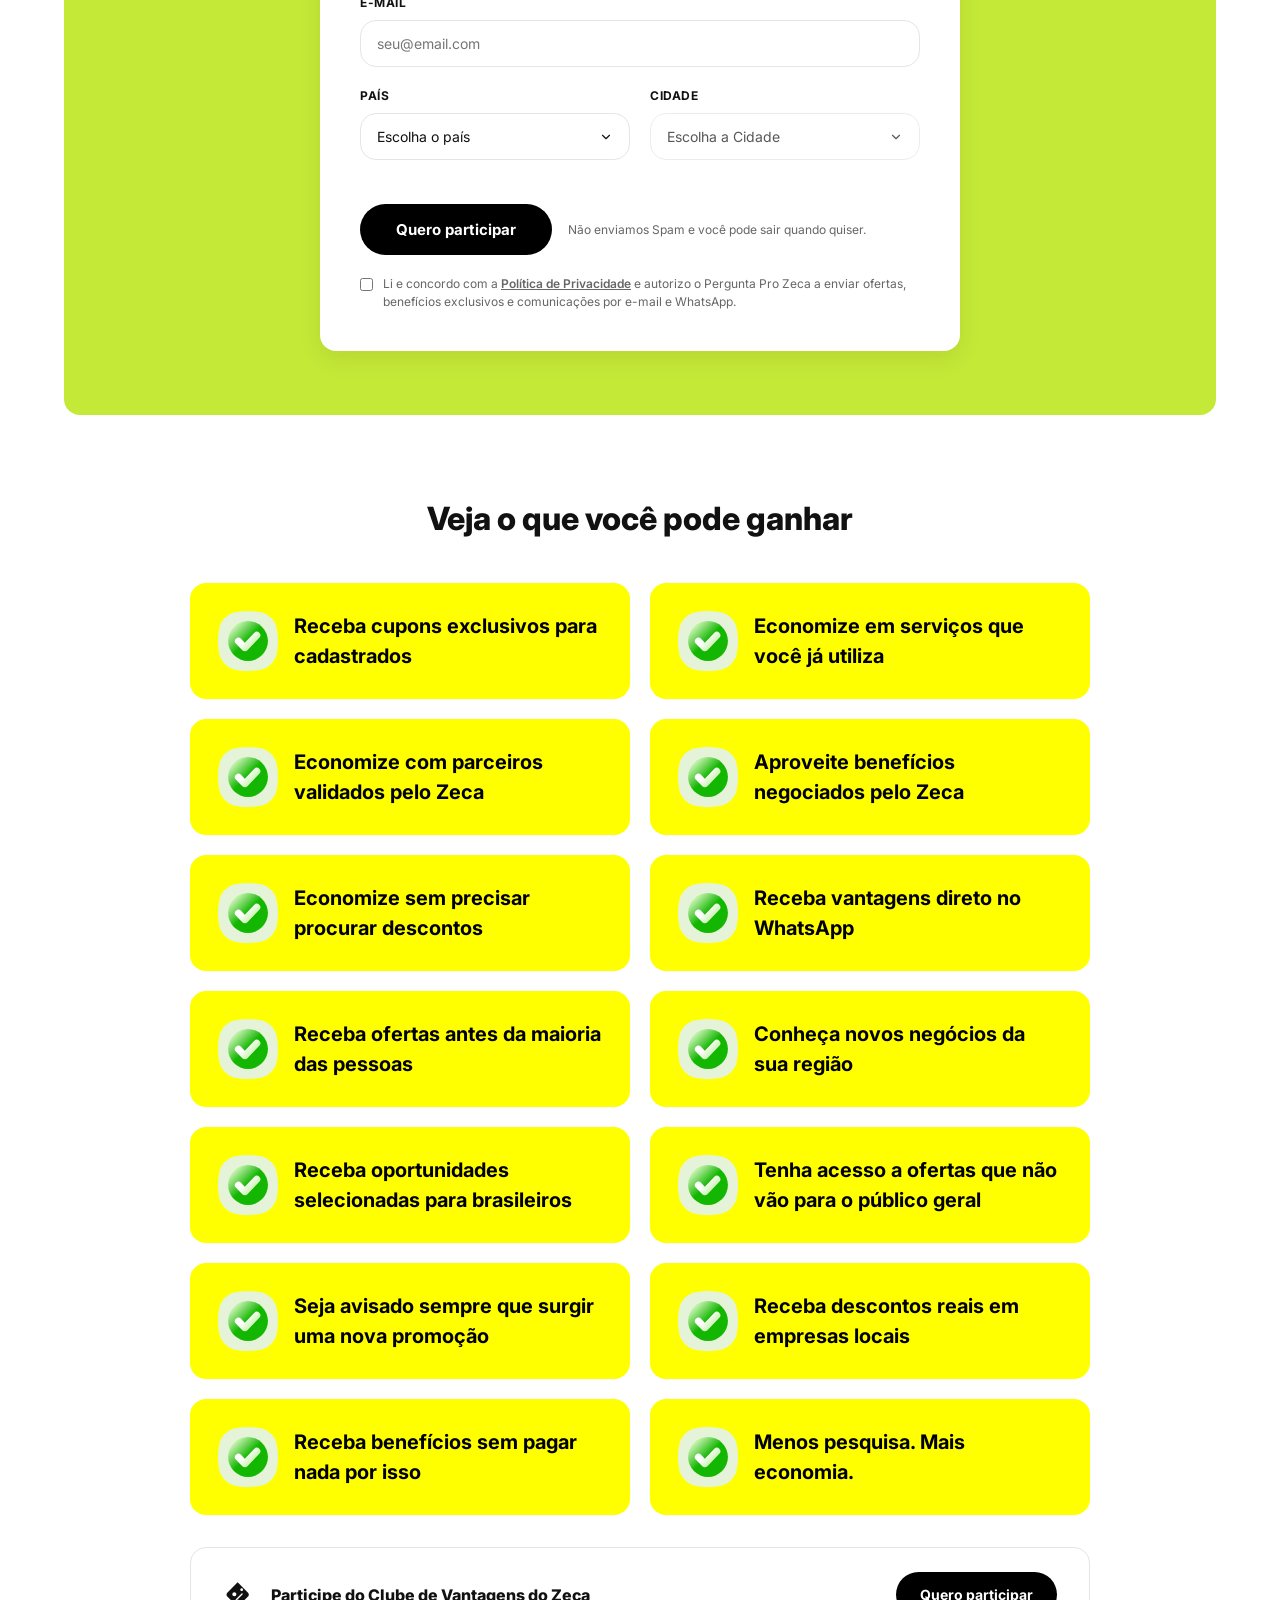
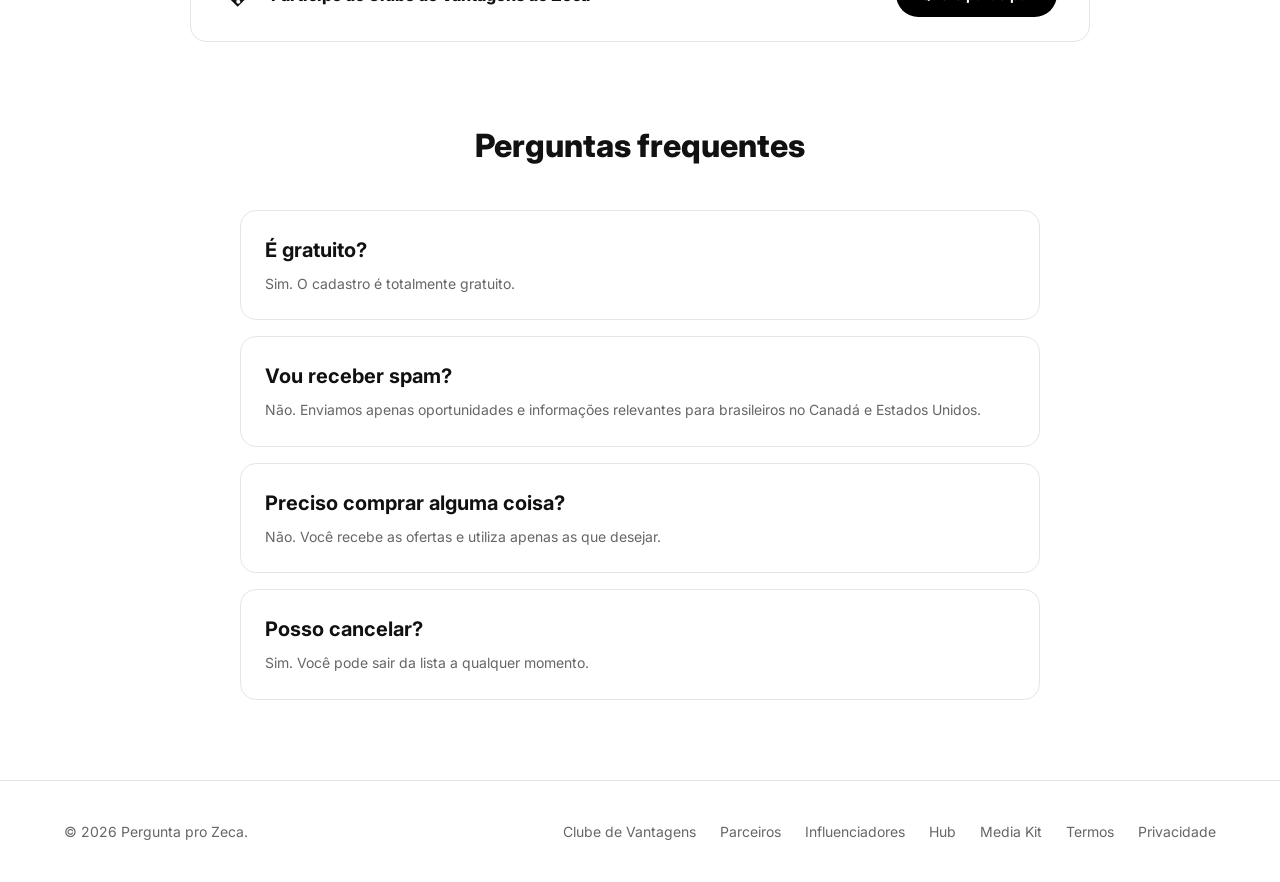
==== commit a7edad19: "feat: implementa o hub de influenciadores e pagina de perfil" ====
--- a/clube-landing.html
+++ b/clube-landing.html
@@ -450,6 +450,7 @@
           <a href="clube-vantagens.html" class="header-nav-link">Clube de Vantagens</a>
           <a href="parceiros.html" class="header-nav-link">Parceiros</a>
           <a href="influenciadores.html" class="header-nav-link">Influenciadores</a>
+          <a href="hub-influenciadores.html" class="header-nav-link">Hub</a>
         </nav>
         <a href="https://wa.me/5500000000000" target="_blank" class="btn btn-whatsapp" id="btn-whatsapp-header">
           <img src="icones/whatsapp.svg" alt="WhatsApp" style="width: 32px; height: 32px;">
@@ -726,7 +727,8 @@
       <div class="footer-links">
         <a href="clube-vantagens.html">Clube de Vantagens</a>
         <a href="parceiros.html">Parceiros</a>
-        <a href="#">Influenciadores</a>
+        <a href="influenciadores.html">Influenciadores</a>
+        <a href="hub-influenciadores.html">Hub</a>
         <a href="#">Media Kit</a>
         <a href="termos.html">Termos</a>
         <a href="privacidade.html">Privacidade</a>
--- a/styles/components.css
+++ b/styles/components.css
@@ -964,6 +964,8 @@
 .header-nav-link:hover {
   color: var(--color-whatsapp, #00b046);
 }
+
+
 
 /* Responsividade do menu */
 @media (max-width: 991px) {
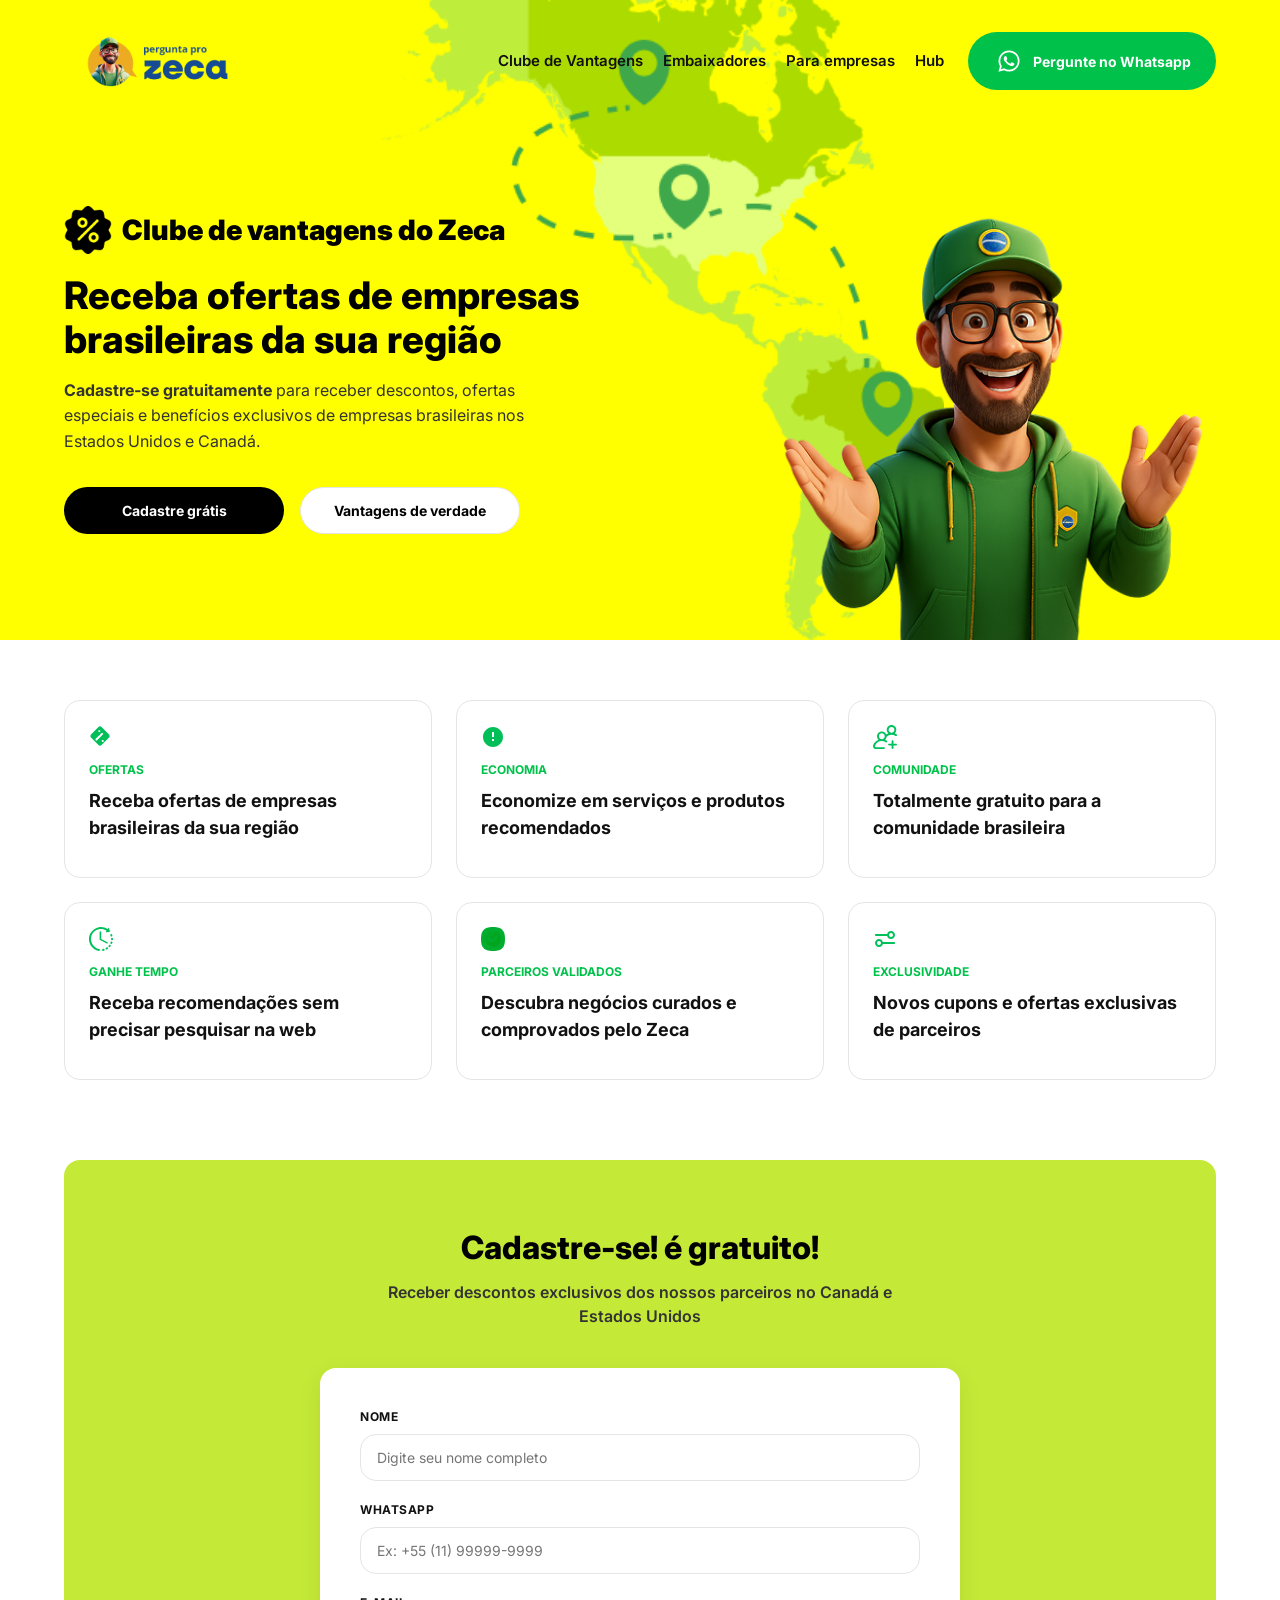
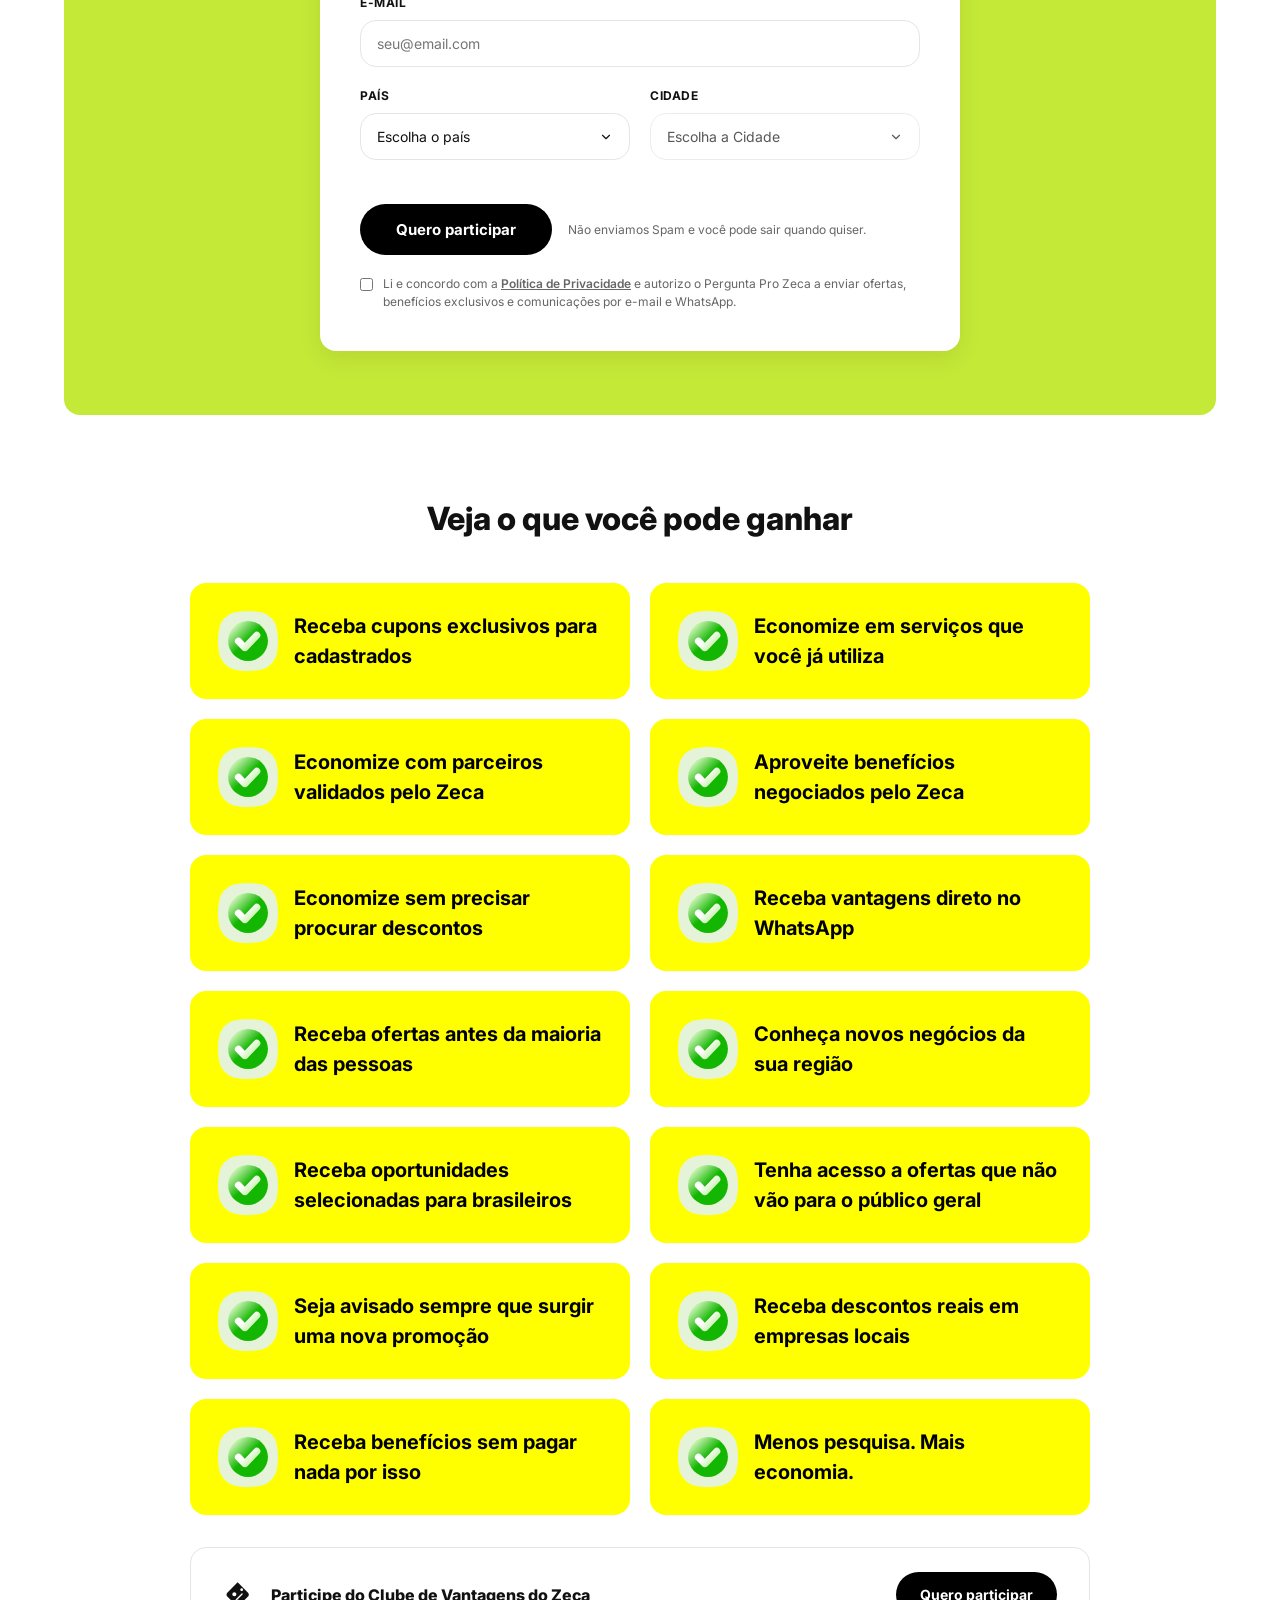
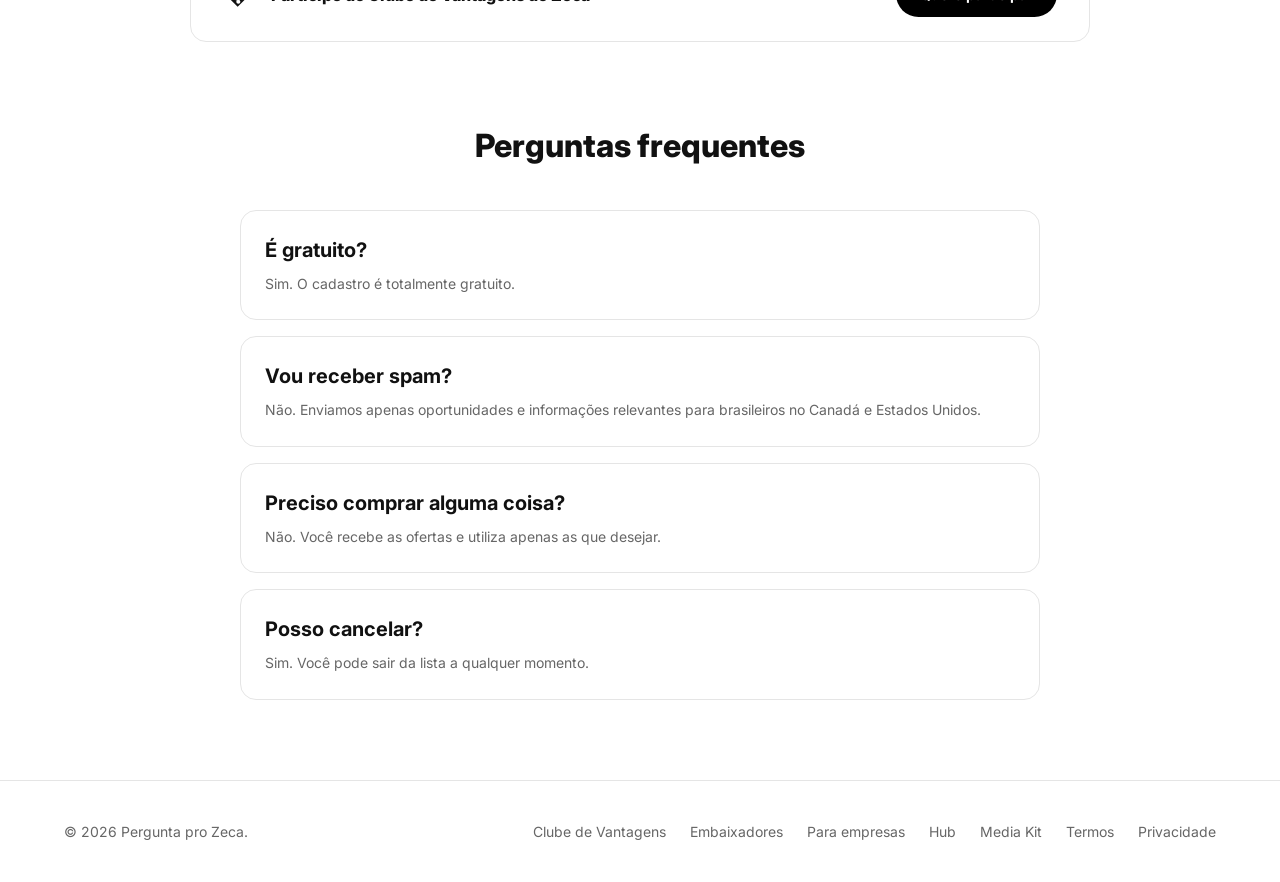
==== commit 60364176: "Finalize Zeca production release - Rename influenciadores.html -> embaixadores.html - Add anuncie-no" ====
--- a/clube-landing.html
+++ b/clube-landing.html
@@ -446,10 +446,10 @@
         <img src="imagens/logo-perguntaprozeca.png" alt="Pergunta pro Zeca" class="logo-img">
       </a>
       <div class="header-right-area" style="display: flex; align-items: center; gap: 20px;">
-                <nav class="header-nav">
+        <nav class="header-nav">
           <a href="clube-vantagens.html" class="header-nav-link">Clube de Vantagens</a>
-          <a href="parceiros.html" class="header-nav-link">Parceiros</a>
-          <a href="influenciadores.html" class="header-nav-link">Influenciadores</a>
+          <a href="embaixadores.html" class="header-nav-link">Embaixadores</a>
+          <a href="parceiros.html" class="header-nav-link">Para empresas</a>
           <a href="hub-influenciadores.html" class="header-nav-link">Hub</a>
         </nav>
         <a href="https://wa.me/5500000000000" target="_blank" class="btn btn-whatsapp" id="btn-whatsapp-header">
@@ -726,8 +726,8 @@
       <p>© 2026 Pergunta pro Zeca.</p>
       <div class="footer-links">
         <a href="clube-vantagens.html">Clube de Vantagens</a>
-        <a href="parceiros.html">Parceiros</a>
-        <a href="influenciadores.html">Influenciadores</a>
+        <a href="embaixadores.html">Embaixadores</a>
+        <a href="parceiros.html">Para empresas</a>
         <a href="hub-influenciadores.html">Hub</a>
         <a href="#">Media Kit</a>
         <a href="termos.html">Termos</a>
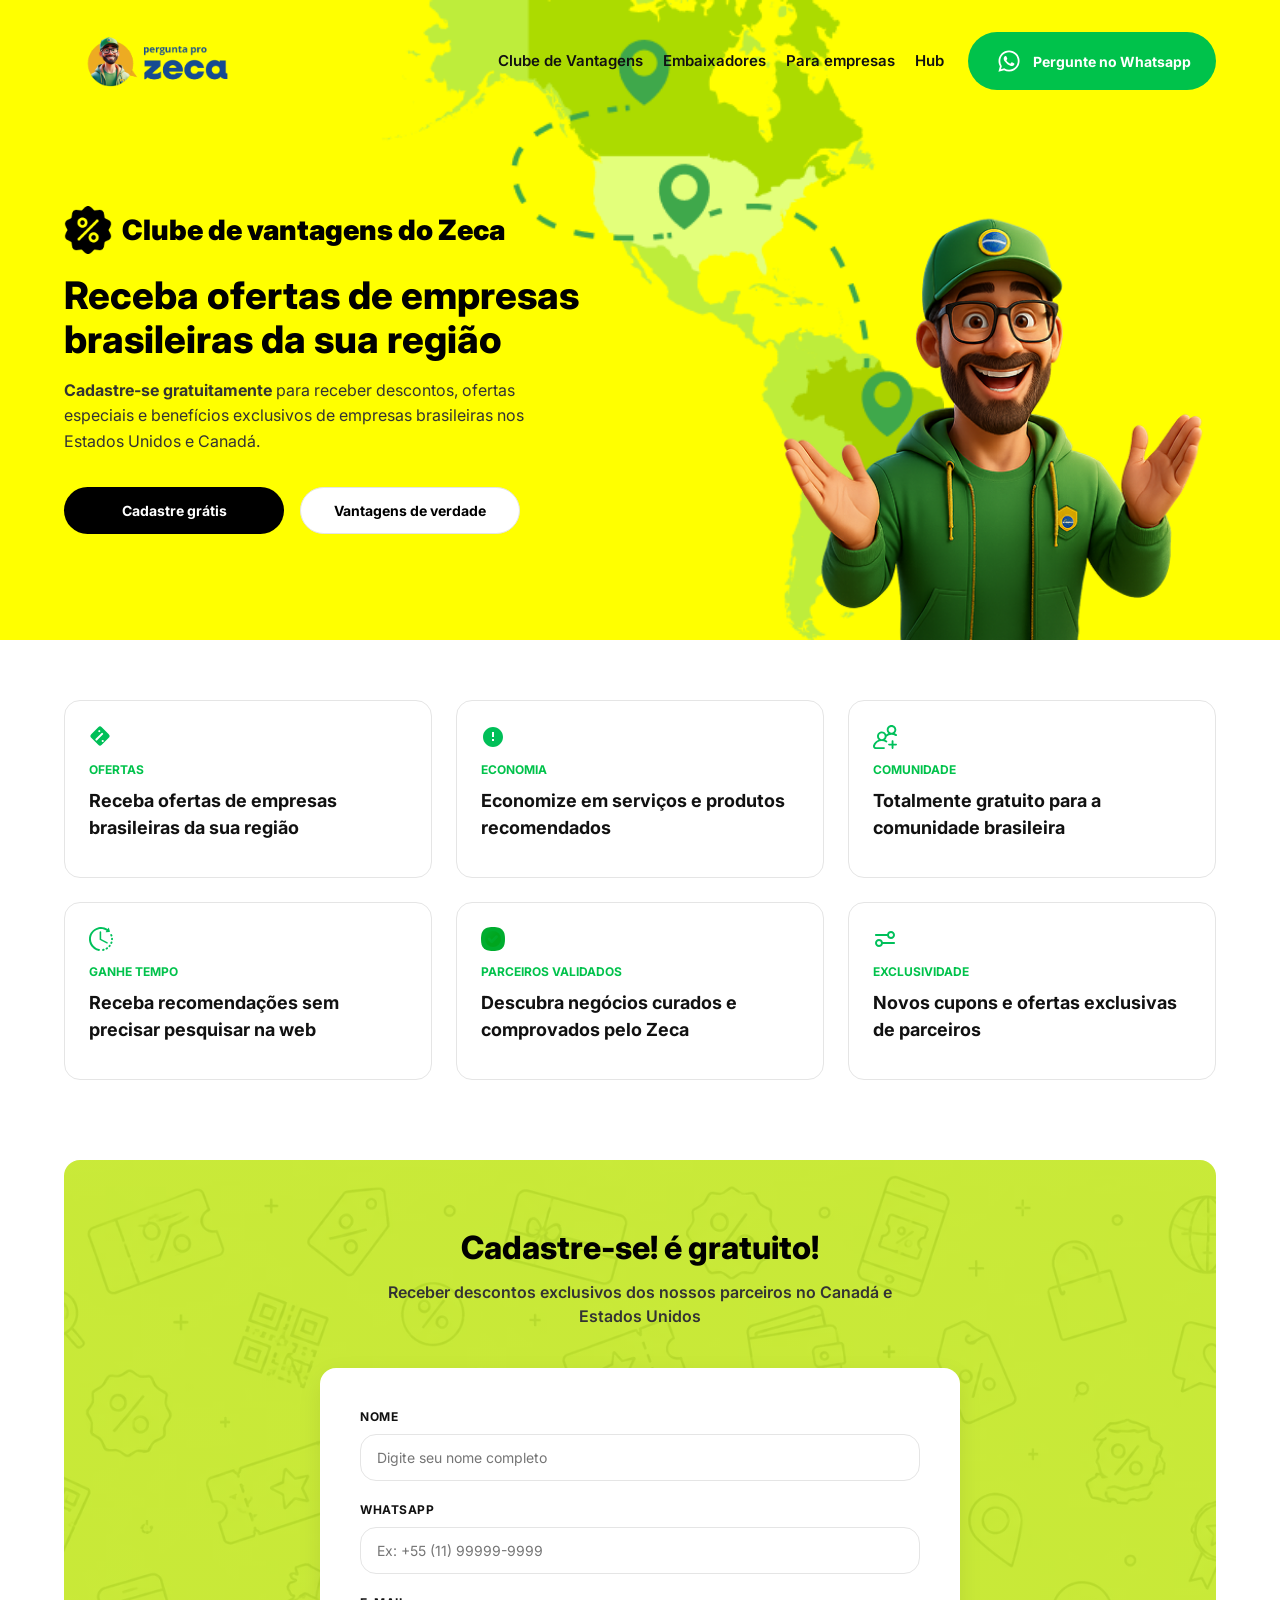
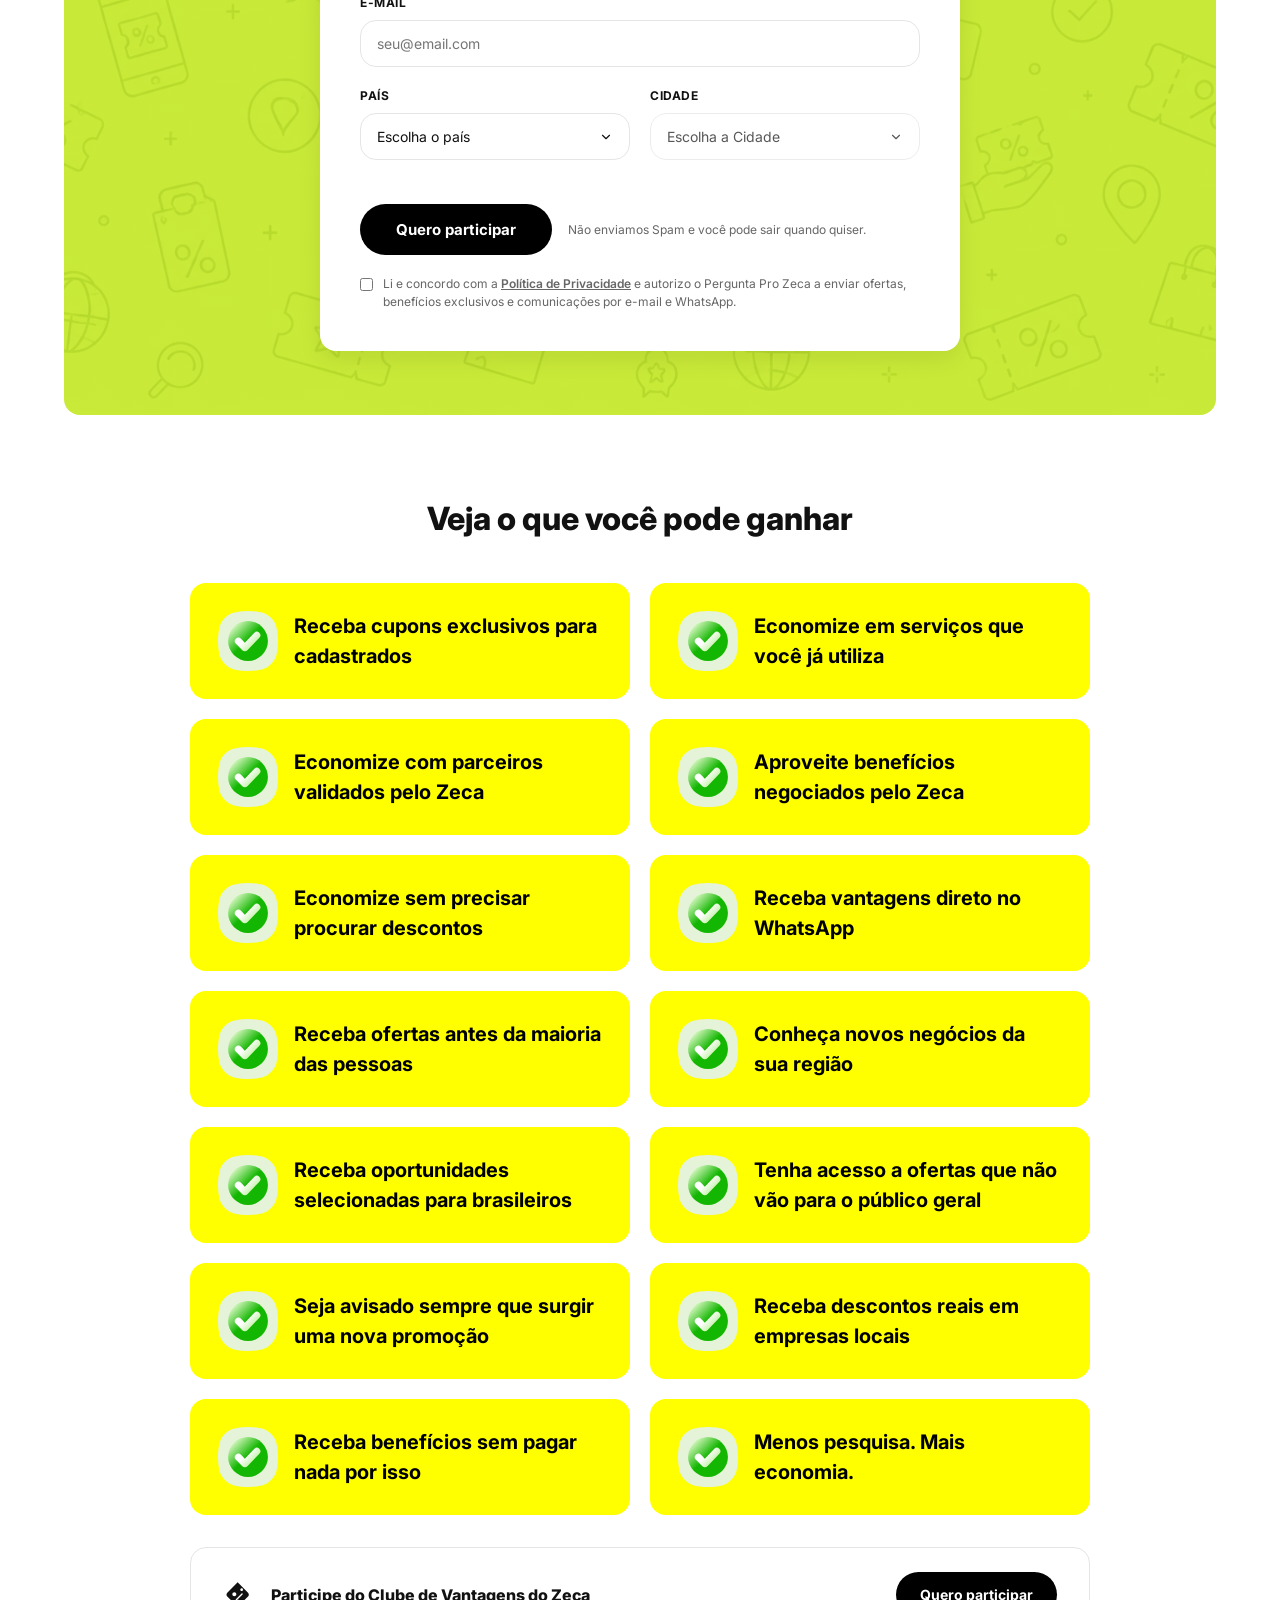
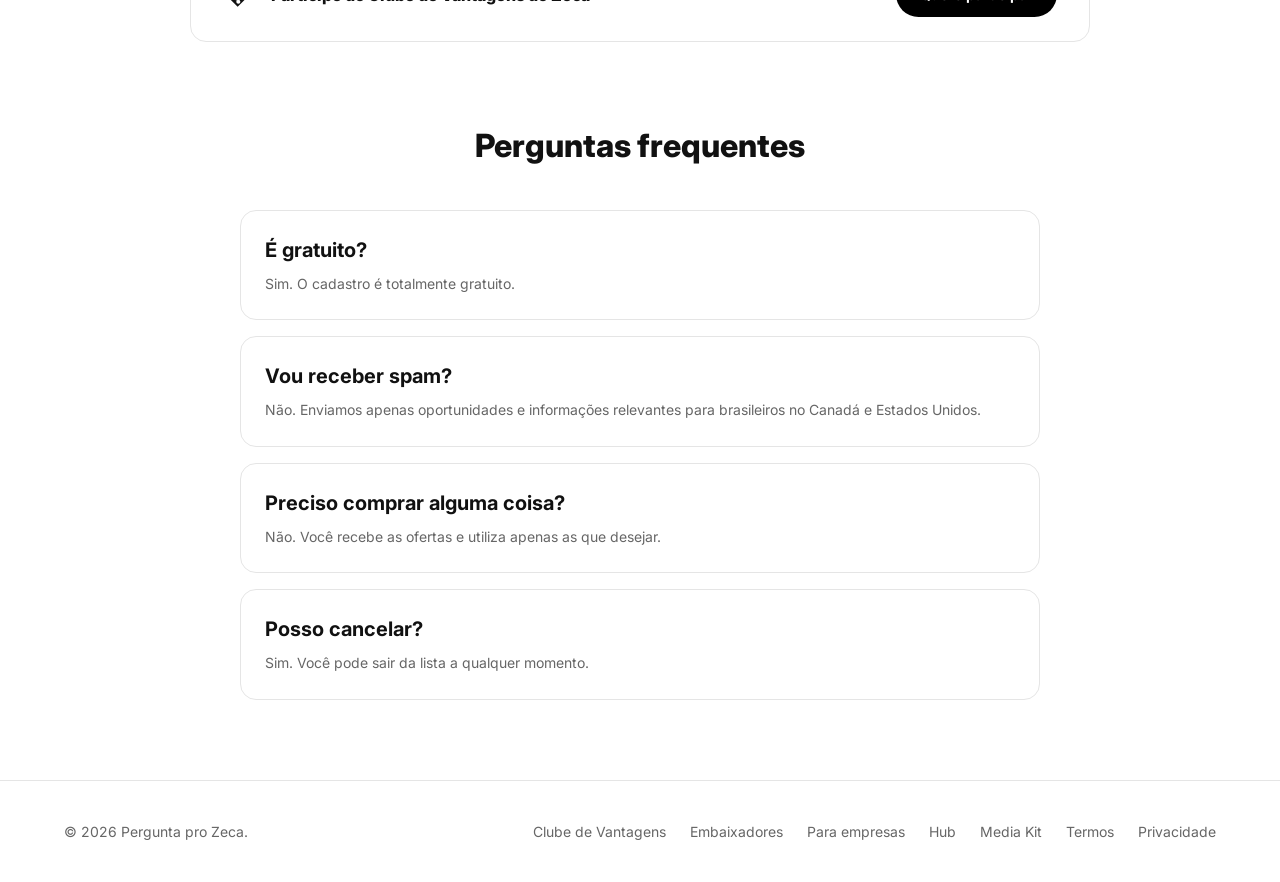
==== commit 31744a29: "feat(mobile): implementar header mobile, drawer responsivo, touch targets e otimizacao de assets" ====
--- a/clube-landing.html
+++ b/clube-landing.html
@@ -130,7 +130,8 @@
     /* Form Section */
     .register-section {
       background-color: var(--color-lime-bg);
-      background-image: linear-gradient(rgba(197, 233, 55, 0.7), rgba(197, 233, 55, 0.7)), url('bg-tema-01.png');
+      background-image: linear-gradient(rgba(197, 233, 55, 0.7), rgba(197, 233, 55, 0.7)), url('imagens/bg-tema-01.png');
+      background-image: linear-gradient(rgba(197, 233, 55, 0.7), rgba(197, 233, 55, 0.7)), url('imagens/bg-tema-01.avif');
       background-repeat: no-repeat;
       background-position: center;
       background-size: cover;
@@ -452,10 +453,20 @@
           <a href="parceiros.html" class="header-nav-link">Para empresas</a>
           <a href="hub-influenciadores.html" class="header-nav-link">Hub</a>
         </nav>
-        <a href="https://wa.me/5500000000000" target="_blank" class="btn btn-whatsapp" id="btn-whatsapp-header">
+        <a href="https://wa.me/5500000000000" target="_blank" class="btn btn-whatsapp header-wa-desktop" id="btn-whatsapp-header">
           <img src="icones/whatsapp.svg" alt="WhatsApp" style="width: 32px; height: 32px;">
           Pergunte no Whatsapp
         </a>
+        <div class="header-mobile-actions">
+          <a href="https://wa.me/5500000000000" target="_blank" class="btn-wa-compact" aria-label="WhatsApp Zeca">
+            <img src="icones/whatsapp.svg" alt="WhatsApp">
+          </a>
+          <button type="button" class="btn-menu-toggle" id="btn-menu-toggle" aria-expanded="false" aria-controls="mobile-nav-drawer" aria-label="Abrir menu de navegação">
+            <span class="hamburger-bar"></span>
+            <span class="hamburger-bar"></span>
+            <span class="hamburger-bar"></span>
+          </button>
+        </div>
         <!-- Área do Perfil (Exibida quando logado) -->
         <div class="user-profile-header" id="user-profile-indicator">
           <div class="user-avatar" id="user-avatar-initials">U</div>
@@ -467,6 +478,31 @@
       </div>
     </div>
   </header>
+
+  <!-- Drawer de Navegação Mobile -->
+  <div class="mobile-nav-backdrop" id="mobile-nav-backdrop"></div>
+  <aside class="mobile-nav-drawer" id="mobile-nav-drawer" aria-label="Menu principal de navegação" aria-hidden="true">
+    <div class="drawer-header">
+      <a href="index.html" class="drawer-logo">
+        <img src="imagens/logo-perguntaprozeca.png" alt="Pergunta pro Zeca" class="drawer-logo-img">
+      </a>
+      <button type="button" class="btn-drawer-close" id="btn-drawer-close" aria-label="Fechar menu">
+        <svg width="24" height="24" viewBox="0 0 24 24" fill="none" stroke="currentColor" stroke-width="2.5" stroke-linecap="round" stroke-linejoin="round"><line x1="18" y1="6" x2="6" y2="18"></line><line x1="6" y1="6" x2="18" y2="18"></line></svg>
+      </button>
+    </div>
+    <nav class="drawer-nav">
+      <a href="clube-vantagens.html" class="drawer-nav-link">Clube de Vantagens</a>
+      <a href="embaixadores.html" class="drawer-nav-link">Embaixadores</a>
+      <a href="parceiros.html" class="drawer-nav-link">Para empresas</a>
+      <a href="hub-influenciadores.html" class="drawer-nav-link">Hub</a>
+    </nav>
+    <div class="drawer-footer">
+      <a href="https://wa.me/5500000000000" target="_blank" class="btn btn-whatsapp drawer-btn-wa">
+        <img src="icones/whatsapp.svg" alt="WhatsApp" style="width: 24px; height: 24px;">
+        Pergunte no Whatsapp
+      </a>
+    </div>
+  </aside>
 
   <!-- Hero Section -->
   <section class="hero-section">
--- a/styles/components.css
+++ b/styles/components.css
@@ -6,7 +6,6 @@
   position: sticky;
   top: 0;
   z-index: 100;
-  position: relative;
   box-shadow: 0 4px 12px rgba(0, 0, 0, 0.02);
 }
 
@@ -967,10 +966,318 @@
 
 
 
+/* --- COMPONENTES MOBILE DRAWER E NAVEGAÇÃO --- */
+.header-mobile-actions {
+  display: none;
+}
+
+.mobile-nav-backdrop,
+.mobile-nav-drawer {
+  display: none;
+}
+
 /* Responsividade do menu */
 @media (max-width: 991px) {
   .header-nav {
     display: none;
+  }
+}
+
+@media (max-width: 768px) {
+  .site-header {
+    height: 68px;
+    padding: 10px 0;
+  }
+
+  .site-header .container {
+    padding: 0 16px;
+  }
+
+  .logo-img {
+    width: 115px;
+    height: auto;
+    max-height: 44px;
+  }
+
+  .header-wa-desktop {
+    display: none !important;
+  }
+
+  .header-mobile-actions {
+    display: flex;
+    align-items: center;
+    gap: 8px;
+  }
+
+  .btn-wa-compact {
+    width: 44px;
+    height: 44px;
+    border-radius: 50%;
+    background-color: var(--color-whatsapp);
+    display: flex;
+    align-items: center;
+    justify-content: center;
+    flex-shrink: 0;
+    text-decoration: none;
+    transition: background-color var(--transition-fast), transform var(--transition-fast);
+  }
+
+  .btn-wa-compact img {
+    width: 22px;
+    height: 22px;
+  }
+
+  .btn-wa-compact:hover,
+  .btn-wa-compact:active {
+    background-color: var(--color-whatsapp-hover);
+    transform: scale(1.05);
+  }
+
+  .btn-menu-toggle {
+    width: 44px;
+    height: 44px;
+    display: flex;
+    flex-direction: column;
+    align-items: center;
+    justify-content: center;
+    gap: 5px;
+    background: transparent;
+    border: none;
+    cursor: pointer;
+    border-radius: 8px;
+    flex-shrink: 0;
+    padding: 0;
+  }
+
+  .btn-menu-toggle:focus-visible {
+    outline: 2px solid var(--color-whatsapp);
+    outline-offset: 2px;
+  }
+
+  .hamburger-bar {
+    width: 22px;
+    height: 2.5px;
+    background-color: #111111;
+    border-radius: 2px;
+    transition: all 0.2s ease;
+  }
+
+  .mobile-nav-backdrop {
+    display: block;
+    position: fixed;
+    inset: 0;
+    background: rgba(0, 0, 0, 0.5);
+    backdrop-filter: blur(2px);
+    -webkit-backdrop-filter: blur(2px);
+    z-index: 9998;
+    opacity: 0;
+    pointer-events: none;
+    transition: opacity 0.25s ease;
+  }
+
+  .mobile-nav-backdrop.active {
+    opacity: 1;
+    pointer-events: auto;
+  }
+
+  .mobile-nav-drawer {
+    display: flex;
+    position: fixed;
+    top: 0;
+    right: 0;
+    bottom: 0;
+    width: 290px;
+    max-width: 85vw;
+    background: #ffffff;
+    z-index: 9999;
+    flex-direction: column;
+    transform: translateX(100%);
+    transition: transform 0.28s cubic-bezier(0.4, 0, 0.2, 1);
+    box-shadow: -4px 0 24px rgba(0, 0, 0, 0.15);
+  }
+
+  .mobile-nav-drawer.active {
+    transform: translateX(0);
+  }
+
+  .drawer-header {
+    display: flex;
+    justify-content: space-between;
+    align-items: center;
+    padding: 14px 20px;
+    border-bottom: 1px solid var(--color-border);
+  }
+
+  .drawer-logo-img {
+    width: 115px;
+    height: auto;
+    max-height: 42px;
+    object-fit: contain;
+  }
+
+  .btn-drawer-close {
+    width: 44px;
+    height: 44px;
+    display: flex;
+    align-items: center;
+    justify-content: center;
+    background: var(--color-bg-light);
+    border-radius: 50%;
+    color: #111111;
+    border: none;
+    cursor: pointer;
+    transition: background 0.15s ease;
+    padding: 0;
+  }
+
+  .btn-drawer-close:hover,
+  .btn-drawer-close:focus-visible {
+    background: var(--color-border);
+    outline: 2px solid var(--color-black);
+  }
+
+  .drawer-nav {
+    display: flex;
+    flex-direction: column;
+    padding: 12px 0;
+    flex: 1;
+    overflow-y: auto;
+  }
+
+  .drawer-nav-link {
+    padding: 14px 24px;
+    font-size: 16px;
+    font-weight: 600;
+    color: #111827;
+    text-decoration: none;
+    border-left: 3px solid transparent;
+    min-height: 48px;
+    display: flex;
+    align-items: center;
+    transition: all 0.15s ease;
+  }
+
+  .drawer-nav-link:hover,
+  .drawer-nav-link:focus-visible,
+  .drawer-nav-link.active {
+    background: #f0fdf4;
+    color: var(--color-whatsapp);
+    border-left-color: var(--color-whatsapp);
+    outline: none;
+  }
+
+  .drawer-footer {
+    padding: 20px;
+    border-top: 1px solid var(--color-border);
+    margin-top: auto;
+  }
+
+  .drawer-btn-wa {
+    width: 100%;
+    min-height: 48px;
+    font-size: 15px;
+    border-radius: 12px;
+    display: inline-flex;
+    align-items: center;
+    justify-content: center;
+    gap: 8px;
+    text-decoration: none;
+  }
+
+  body.drawer-open {
+    overflow: hidden !important;
+    touch-action: none;
+  }
+
+  /* Evita auto-zoom indesejado no iOS Safari */
+  input, select, textarea,
+  .form-control, .form-input-ds, .form-select-ds, .form-textarea-ds,
+  .form-group-input input, .form-group-input select,
+  .filter-select {
+    font-size: 16px !important;
+  }
+  
+  button[type="submit"], .btn-submit, .btn-submit-ds, .btn-form, .btn-login-submit {
+    min-height: 48px;
+    font-size: 16px;
+  }
+
+  /* Modais no Mobile */
+  .modal-overlay {
+    padding: 12px;
+  }
+  .modal-container {
+    border-radius: 20px;
+    max-height: 92vh;
+    width: 100%;
+  }
+  .modal-close {
+    width: 44px;
+    height: 44px;
+    top: 12px;
+    right: 12px;
+    font-size: 18px;
+  }
+  .cupom-modal-content {
+    padding: 24px 16px 20px 16px;
+  }
+  .login-modal-content {
+    padding: 32px 18px;
+  }
+  .cupom-header {
+    flex-direction: column;
+    align-items: flex-start;
+    gap: 12px;
+  }
+  .cupom-promo-details {
+    min-width: 0;
+    width: 100%;
+  }
+  .cupom-code {
+    font-size: 22px;
+  }
+  .social-btn {
+    width: 44px;
+    height: 44px;
+  }
+  .btn-print {
+    min-height: 48px;
+  }
+  .btn-grab {
+    min-height: 48px;
+  }
+  
+  /* Touch targets gerais */
+  .btn {
+    min-height: 44px;
+  }
+  .accordion-title {
+    min-height: 44px;
+    display: flex;
+    align-items: center;
+  }
+  .user-logout-btn {
+    padding: 8px 0;
+    font-size: 13px;
+  }
+}
+
+/* Tratamento para orientação paisagem em celulares com pouca altura */
+@media (max-height: 520px) and (orientation: landscape) {
+  .site-header {
+    height: 56px !important;
+    padding: 6px 0 !important;
+  }
+  .modal-container {
+    max-height: 96vh;
+  }
+  .section-hero, .home-hero, .hero-section {
+    padding-top: 70px !important;
+    padding-bottom: 24px !important;
+  }
+  .home-hero h1, .hero-title {
+    font-size: 26px !important;
+    line-height: 1.2 !important;
   }
 }
 
